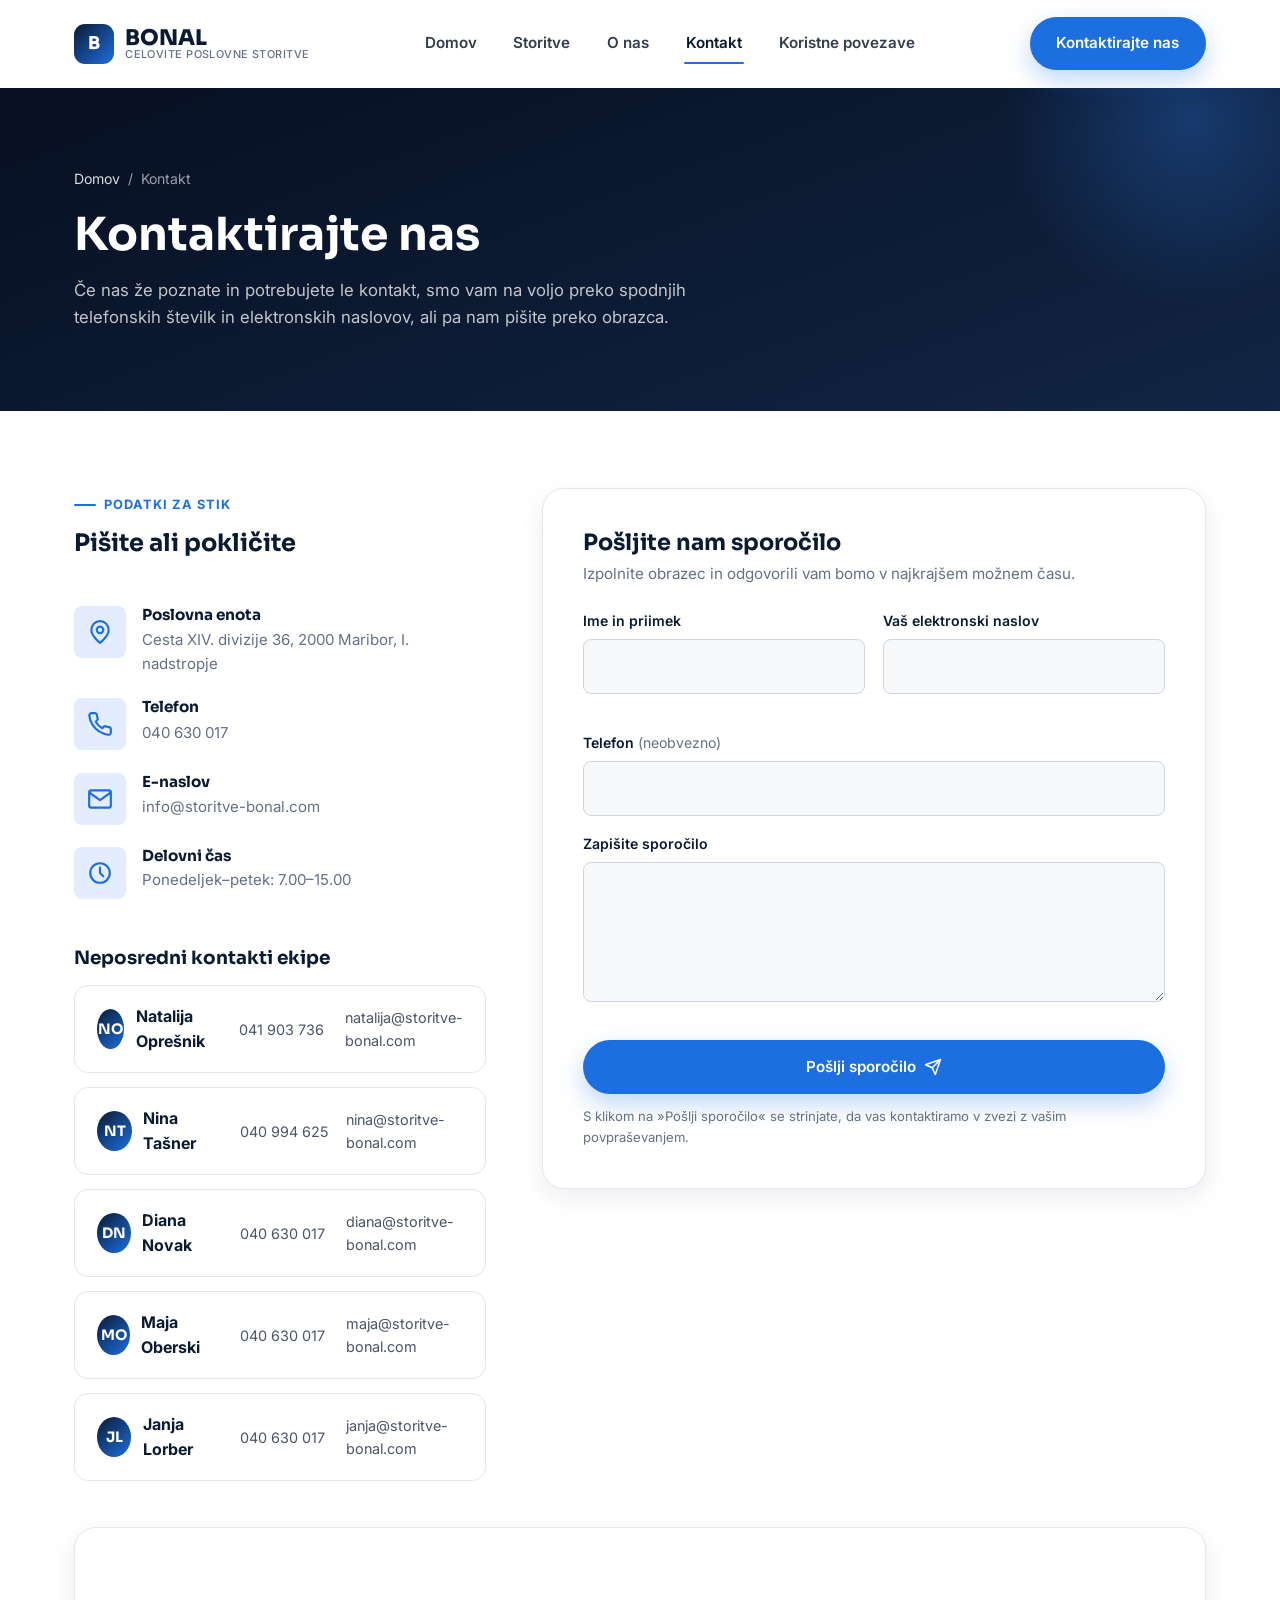
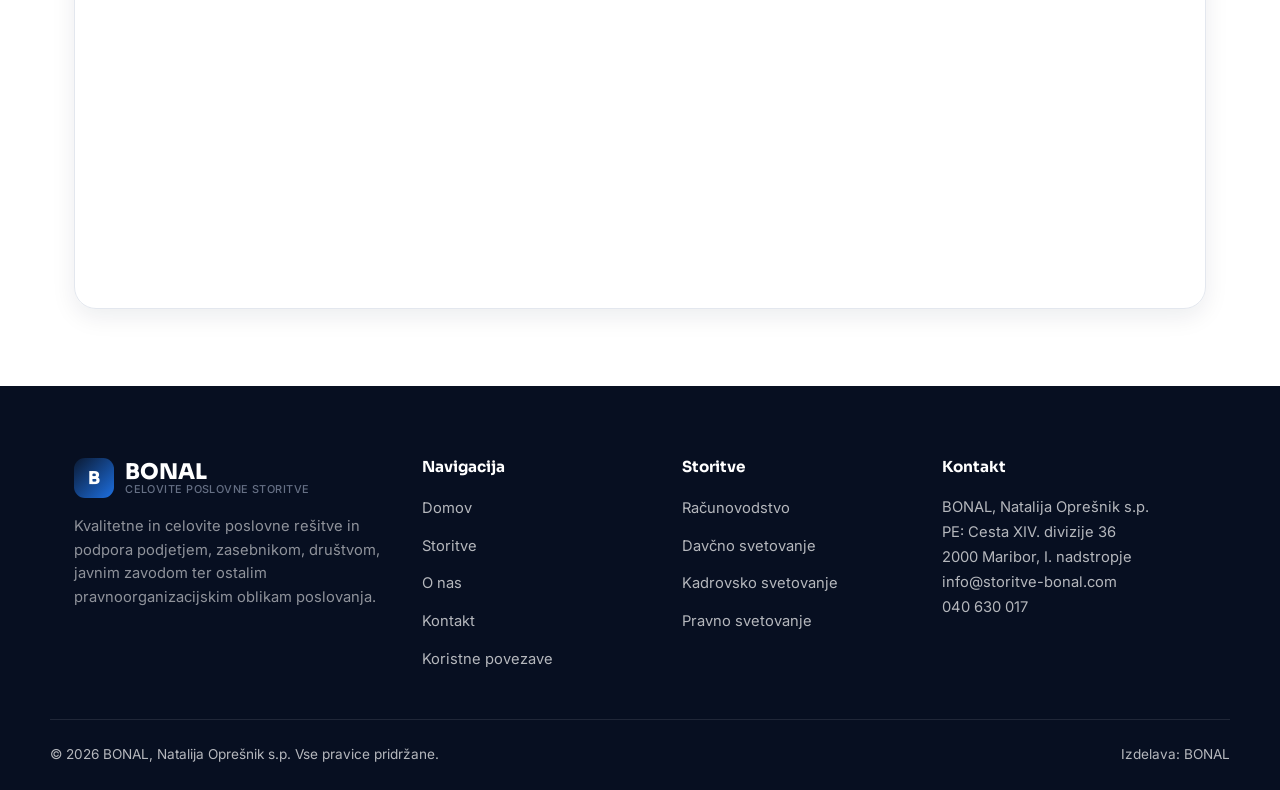
==== kontakt.html @ d46585c1 "Initial commit: BONAL business website Static site (HTML/CSS/vanilla JS) built from real content on " ====
<!DOCTYPE html>
<html lang="sl">
<head>
<meta charset="UTF-8">
<meta name="viewport" content="width=device-width, initial-scale=1.0">
<title>Kontakt | BONAL — Celovite poslovne storitve</title>
<meta name="description" content="Kontaktirajte BONAL, Natalija Oprešnik s.p. — Cesta XIV. divizije 36, 2000 Maribor. Telefon 040 630 017, info@storitve-bonal.com.">
<link rel="canonical" href="https://storitve-bonal.com/kontakt">

<link rel="preconnect" href="https://fonts.googleapis.com">
<link rel="preconnect" href="https://fonts.gstatic.com" crossorigin>
<link href="https://fonts.googleapis.com/css2?family=Sora:wght@600;700;800&family=Inter:wght@400;500;600;700&display=swap" rel="stylesheet">
<link rel="stylesheet" href="styles.css">
</head>
<body>
<a class="skip-link" href="#main">Skoči na vsebino</a>

<header class="site-header">
  <div class="container header-inner">
    <a href="index.html" class="brand">
      <span class="brand-mark" aria-hidden="true">B</span>
      <span class="brand-text">BONAL<small>Celovite poslovne storitve</small></span>
    </a>

    <nav class="main-nav" id="main-nav" aria-label="Glavna navigacija">
      <a href="index.html">Domov</a>
      <a href="storitve.html">Storitve</a>
      <a href="o-nas.html">O nas</a>
      <a href="kontakt.html" aria-current="page">Kontakt</a>
      <a href="koristne-povezave.html">Koristne povezave</a>
      <a href="kontakt.html" class="btn btn-primary">Kontaktirajte nas</a>
    </nav>

    <div class="header-actions">
      <a href="kontakt.html" class="btn btn-primary">Kontaktirajte nas</a>
      <button class="nav-toggle" aria-label="Odpri navigacijo" aria-expanded="false" aria-controls="main-nav">
        <span></span><span></span><span></span>
      </button>
    </div>
  </div>
</header>

<main id="main">

  <section class="page-header">
    <div class="container">
      <nav class="breadcrumbs" aria-label="Zaporedje strani">
        <a href="index.html">Domov</a> / <span>Kontakt</span>
      </nav>
      <h1>Kontaktirajte nas</h1>
      <p>Če nas že poznate in potrebujete le kontakt, smo vam na voljo preko spodnjih telefonskih številk in elektronskih naslovov, ali pa nam pišite preko obrazca.</p>
    </div>
  </section>

  <section class="section">
    <div class="container contact-layout">

      <div class="reveal">
        <p class="eyebrow">Podatki za stik</p>
        <h2>Pišite ali pokličite</h2>

        <div class="contact-info-list mt-lg">
          <div class="contact-info-item">
            <div class="card-icon">
              <svg viewBox="0 0 24 24" fill="none" stroke="currentColor" stroke-width="2" stroke-linecap="round" stroke-linejoin="round" aria-hidden="true"><path d="M20 10c0 6-8 12-8 12s-8-6-8-12a8 8 0 0 1 16 0z"/><circle cx="12" cy="10" r="3"/></svg>
            </div>
            <div>
              <h4>Poslovna enota</h4>
              <p>Cesta XIV. divizije 36, 2000 Maribor, I. nadstropje</p>
            </div>
          </div>
          <div class="contact-info-item">
            <div class="card-icon">
              <svg viewBox="0 0 24 24" fill="none" stroke="currentColor" stroke-width="2" stroke-linecap="round" stroke-linejoin="round" aria-hidden="true"><path d="M22 16.92v3a2 2 0 0 1-2.18 2 19.79 19.79 0 0 1-8.63-3.07 19.5 19.5 0 0 1-6-6 19.79 19.79 0 0 1-3.07-8.67A2 2 0 0 1 4.11 2h3a2 2 0 0 1 2 1.72c.127.96.361 1.903.7 2.81a2 2 0 0 1-.45 2.11L8.09 9.91a16 16 0 0 0 6 6l1.27-1.27a2 2 0 0 1 2.11-.45c.907.339 1.85.573 2.81.7A2 2 0 0 1 22 16.92z"/></svg>
            </div>
            <div>
              <h4>Telefon</h4>
              <a href="tel:+38640630017">040 630 017</a>
            </div>
          </div>
          <div class="contact-info-item">
            <div class="card-icon">
              <svg viewBox="0 0 24 24" fill="none" stroke="currentColor" stroke-width="2" stroke-linecap="round" stroke-linejoin="round" aria-hidden="true"><rect x="2" y="4" width="20" height="16" rx="2"/><path d="m22 6-10 7L2 6"/></svg>
            </div>
            <div>
              <h4>E-naslov</h4>
              <a href="mailto:info@storitve-bonal.com">info@storitve-bonal.com</a>
            </div>
          </div>
          <div class="contact-info-item">
            <div class="card-icon">
              <svg viewBox="0 0 24 24" fill="none" stroke="currentColor" stroke-width="2" stroke-linecap="round" stroke-linejoin="round" aria-hidden="true"><circle cx="12" cy="12" r="9"/><path d="M12 7v5l3 3"/></svg>
            </div>
            <div>
              <h4>Delovni čas</h4>
              <p>Ponedeljek–petek: 7.00–15.00</p>
            </div>
          </div>
        </div>

        <h3 class="mt-lg" style="font-size:1.15rem; margin-bottom:1rem;">Neposredni kontakti ekipe</h3>
        <div class="team-directory">
          <div class="team-row">
            <span class="name"><span class="avatar" aria-hidden="true">NO</span>Natalija Oprešnik</span>
            <a href="tel:+38641903736">041 903 736</a>
            <a href="mailto:natalija@storitve-bonal.com">natalija@storitve-bonal.com</a>
          </div>
          <div class="team-row">
            <span class="name"><span class="avatar" aria-hidden="true">NT</span>Nina Tašner</span>
            <a href="tel:+38640994625">040 994 625</a>
            <a href="mailto:nina@storitve-bonal.com">nina@storitve-bonal.com</a>
          </div>
          <div class="team-row">
            <span class="name"><span class="avatar" aria-hidden="true">DN</span>Diana Novak</span>
            <a href="tel:+38640630017">040 630 017</a>
            <a href="mailto:diana@storitve-bonal.com">diana@storitve-bonal.com</a>
          </div>
          <div class="team-row">
            <span class="name"><span class="avatar" aria-hidden="true">MO</span>Maja Oberski</span>
            <a href="tel:+38640630017">040 630 017</a>
            <a href="mailto:maja@storitve-bonal.com">maja@storitve-bonal.com</a>
          </div>
          <div class="team-row">
            <span class="name"><span class="avatar" aria-hidden="true">JL</span>Janja Lorber</span>
            <a href="tel:+38640630017">040 630 017</a>
            <a href="mailto:janja@storitve-bonal.com">janja@storitve-bonal.com</a>
          </div>
        </div>
      </div>

      <div class="reveal">
        <div class="contact-form">
          <h2 style="font-size:1.4rem; margin-bottom:0.4rem;">Pošljite nam sporočilo</h2>
          <p style="color:var(--muted); font-size:0.95rem; margin-bottom:1.5rem;">Izpolnite obrazec in odgovorili vam bomo v najkrajšem možnem času.</p>

          <div class="form-success" id="form-success" role="status">
            <svg viewBox="0 0 24 24" fill="none" stroke="currentColor" stroke-width="2" stroke-linecap="round" stroke-linejoin="round" aria-hidden="true"><path d="M20 6 9 17l-5-5"/></svg>
            Hvala za vaše sporočilo! Kmalu vas kontaktiramo.
          </div>

          <form id="contact-form" novalidate>
            <div class="form-row">
              <div class="form-field">
                <label for="name">Ime in priimek</label>
                <input type="text" id="name" name="name" autocomplete="name" required>
                <span class="error-msg" role="alert"></span>
              </div>
              <div class="form-field">
                <label for="email">Vaš elektronski naslov</label>
                <input type="email" id="email" name="email" autocomplete="email" required>
                <span class="error-msg" role="alert"></span>
              </div>
            </div>

            <div class="form-field">
              <label for="phone">Telefon <span style="font-weight:400; color:var(--muted);">(neobvezno)</span></label>
              <input type="tel" id="phone" name="phone" autocomplete="tel">
            </div>

            <div class="form-field">
              <label for="message">Zapišite sporočilo</label>
              <textarea id="message" name="message" required></textarea>
              <span class="error-msg" role="alert"></span>
            </div>

            <button type="submit" class="btn btn-primary btn-block">
              Pošlji sporočilo
              <svg viewBox="0 0 24 24" fill="none" stroke="currentColor" stroke-width="2" stroke-linecap="round" stroke-linejoin="round" aria-hidden="true"><path d="m22 2-7 20-4-9-9-4Z"/><path d="M22 2 11 13"/></svg>
            </button>

            <p class="form-note">S klikom na »Pošlji sporočilo« se strinjate, da vas kontaktiramo v zvezi z vašim povpraševanjem.</p>
          </form>
        </div>
      </div>
    </div>

    <div class="container">
      <div class="map-wrap reveal">
        <iframe
          src="https://maps.google.com/maps?q=Cesta%20XIV.%20divizije%2036%2C%202000%20Maribor&t=&z=15&ie=UTF8&output=embed"
          title="Lokacija BONAL na zemljevidu — Cesta XIV. divizije 36, Maribor"
          loading="lazy"
          referrerpolicy="no-referrer-when-downgrade">
        </iframe>
      </div>
    </div>
  </section>

</main>

<footer class="site-footer">
  <div class="container footer-grid">
    <div class="footer-brand">
      <a href="index.html" class="brand">
        <span class="brand-mark" aria-hidden="true">B</span>
        <span class="brand-text">BONAL<small>Celovite poslovne storitve</small></span>
      </a>
      <p>Kvalitetne in celovite poslovne rešitve in podpora podjetjem, zasebnikom, društvom, javnim zavodom ter ostalim pravnoorganizacijskim oblikam poslovanja.</p>
    </div>

    <div class="footer-col">
      <h4>Navigacija</h4>
      <ul>
        <li><a href="index.html">Domov</a></li>
        <li><a href="storitve.html">Storitve</a></li>
        <li><a href="o-nas.html">O nas</a></li>
        <li><a href="kontakt.html">Kontakt</a></li>
        <li><a href="koristne-povezave.html">Koristne povezave</a></li>
      </ul>
    </div>

    <div class="footer-col">
      <h4>Storitve</h4>
      <ul>
        <li><a href="storitve.html#racunovodstvo">Računovodstvo</a></li>
        <li><a href="storitve.html#davki">Davčno svetovanje</a></li>
        <li><a href="storitve.html#kadri">Kadrovsko svetovanje</a></li>
        <li><a href="storitve.html#pravno">Pravno svetovanje</a></li>
      </ul>
    </div>

    <div class="footer-col">
      <h4>Kontakt</h4>
      <address>
        BONAL, Natalija Oprešnik s.p.<br>
        PE: Cesta XIV. divizije 36<br>
        2000 Maribor, I. nadstropje<br>
        <a href="mailto:info@storitve-bonal.com">info@storitve-bonal.com</a><br>
        <a href="tel:+38640630017">040 630 017</a>
      </address>
    </div>
  </div>

  <div class="container footer-bottom">
    <span>© <span id="current-year">2026</span> BONAL, Natalija Oprešnik s.p. Vse pravice pridržane.</span>
    <span>Izdelava: BONAL</span>
  </div>
</footer>

<button class="back-to-top" aria-label="Nazaj na vrh">
  <svg viewBox="0 0 24 24" fill="none" stroke="currentColor" stroke-width="2" stroke-linecap="round" stroke-linejoin="round" aria-hidden="true"><path d="M12 19V5M5 12l7-7 7 7"/></svg>
</button>

<script src="script.js"></script>
</body>
</html>
---- styles.css ----
/* ==========================================================================
   BONAL — Celovite poslovne storitve
   Stylesheet: design tokens, layout, components
   ========================================================================== */

/* ---------- Design tokens ---------- */
:root {
  /* Colors */
  --navy-950: #070f21;
  --navy-900: #0b1a33;
  --navy-800: #112544;
  --navy-700: #17325c;
  --blue-600: #1d6fe0;
  --blue-500: #2f7fef;
  --blue-400: #5b9bf5;
  --blue-100: #e3edfd;
  --blue-50: #f2f7fe;
  --gray-50: #f7f8fa;
  --gray-100: #eef1f5;
  --gray-200: #e3e7ee;
  --gray-300: #cfd6e0;
  --gray-500: #667085;
  --gray-600: #4b5566;
  --gray-700: #333d4c;
  --white: #ffffff;

  --ink: var(--navy-900);
  --muted: var(--gray-500);
  --border: var(--gray-200);
  --surface: var(--white);
  --surface-alt: var(--gray-50);

  /* Typography */
  --font-heading: "Sora", "Segoe UI", Arial, sans-serif;
  --font-body: "Inter", "Segoe UI", Arial, sans-serif;

  /* Spacing / shape */
  --radius-sm: 8px;
  --radius-md: 14px;
  --radius-lg: 22px;
  --container: 1180px;
  --shadow-sm: 0 1px 2px rgba(11, 26, 51, 0.06), 0 1px 1px rgba(11, 26, 51, 0.04);
  --shadow-md: 0 8px 24px rgba(11, 26, 51, 0.08);
  --shadow-lg: 0 24px 60px rgba(11, 26, 51, 0.14);
  --transition: 220ms cubic-bezier(0.4, 0, 0.2, 1);
}

/* ---------- Reset ---------- */
*,
*::before,
*::after {
  box-sizing: border-box;
}

html {
  scroll-behavior: smooth;
}

@media (prefers-reduced-motion: reduce) {
  html {
    scroll-behavior: auto;
  }
  * {
    animation-duration: 0.01ms !important;
    animation-iteration-count: 1 !important;
    transition-duration: 0.01ms !important;
    scroll-behavior: auto !important;
  }
}

body {
  margin: 0;
  font-family: var(--font-body);
  color: var(--ink);
  background: var(--surface);
  line-height: 1.6;
  -webkit-font-smoothing: antialiased;
  text-rendering: optimizeLegibility;
}

img {
  max-width: 100%;
  display: block;
}

a {
  color: inherit;
  text-decoration: none;
}

ul,
ol {
  margin: 0;
  padding: 0;
  list-style: none;
}

h1,
h2,
h3,
h4,
p,
figure {
  margin: 0;
}

button {
  font: inherit;
  cursor: pointer;
}

input,
textarea,
select {
  font: inherit;
}

h1,
h2,
h3,
h4 {
  font-family: var(--font-heading);
  color: var(--navy-900);
  line-height: 1.2;
  font-weight: 700;
}

/* Visible focus states for accessibility */
a:focus-visible,
button:focus-visible,
input:focus-visible,
textarea:focus-visible {
  outline: 3px solid var(--blue-400);
  outline-offset: 2px;
  border-radius: 4px;
}

.skip-link {
  position: absolute;
  left: 1rem;
  top: -60px;
  background: var(--navy-900);
  color: var(--white);
  padding: 0.75rem 1.25rem;
  border-radius: var(--radius-sm);
  z-index: 1000;
  transition: top var(--transition);
}

.skip-link:focus {
  top: 1rem;
}

/* ---------- Layout helpers ---------- */
.container {
  width: 100%;
  max-width: var(--container);
  margin-inline: auto;
  padding-inline: 24px;
}

.section {
  padding: clamp(3.5rem, 6vw, 6.5rem) 0;
}

.section-alt {
  background: var(--surface-alt);
}

.section-head {
  max-width: 680px;
  margin-bottom: clamp(2rem, 4vw, 3.25rem);
}

.section-head.center {
  margin-inline: auto;
  text-align: center;
}

.eyebrow {
  display: inline-flex;
  align-items: center;
  gap: 8px;
  font-size: 0.8rem;
  font-weight: 700;
  letter-spacing: 0.08em;
  text-transform: uppercase;
  color: var(--blue-600);
  margin-bottom: 0.9rem;
}

.eyebrow::before {
  content: "";
  width: 22px;
  height: 2px;
  background: var(--blue-600);
  display: inline-block;
  border-radius: 2px;
}

.section-head h2 {
  font-size: clamp(1.7rem, 3vw, 2.4rem);
  margin-bottom: 0.85rem;
}

.section-head p {
  color: var(--muted);
  font-size: 1.05rem;
}

/* ---------- Reveal-on-scroll ---------- */
.reveal {
  opacity: 0;
  transform: translateY(24px);
  transition: opacity 700ms ease, transform 700ms ease;
}

.reveal.is-visible {
  opacity: 1;
  transform: translateY(0);
}

.reveal-stagger.is-visible > * {
  transition-delay: calc(var(--stagger-index, 0) * 90ms);
}

/* ---------- Buttons ---------- */
.btn {
  display: inline-flex;
  align-items: center;
  justify-content: center;
  gap: 0.5rem;
  padding: 0.85rem 1.6rem;
  border-radius: 999px;
  font-weight: 600;
  font-size: 0.95rem;
  border: 1px solid transparent;
  transition: transform var(--transition), box-shadow var(--transition), background var(--transition), color var(--transition), border-color var(--transition);
  white-space: nowrap;
}

.btn svg {
  width: 18px;
  height: 18px;
  flex-shrink: 0;
}

.btn-primary {
  background: var(--blue-600);
  color: var(--white);
  box-shadow: 0 10px 24px rgba(29, 111, 224, 0.28);
}

.btn-primary:hover {
  background: var(--blue-500);
  transform: translateY(-2px);
  box-shadow: 0 14px 30px rgba(29, 111, 224, 0.34);
}

.btn-ghost {
  background: transparent;
  color: var(--navy-900);
  border-color: var(--gray-300);
}

.btn-ghost:hover {
  border-color: var(--navy-900);
  transform: translateY(-2px);
}

.btn-on-dark {
  background: rgba(255, 255, 255, 0.08);
  color: var(--white);
  border-color: rgba(255, 255, 255, 0.35);
}

.btn-on-dark:hover {
  background: rgba(255, 255, 255, 0.16);
  border-color: rgba(255, 255, 255, 0.6);
  transform: translateY(-2px);
}

.btn-block {
  width: 100%;
}

/* ---------- Header ---------- */
.site-header {
  position: sticky;
  top: 0;
  z-index: 500;
  background: rgba(255, 255, 255, 0.97);
  border-bottom: 1px solid transparent;
  transition: box-shadow var(--transition), border-color var(--transition), background var(--transition);
}

.site-header.is-scrolled {
  box-shadow: var(--shadow-sm);
  border-color: var(--border);
}

.header-inner {
  display: flex;
  align-items: center;
  justify-content: space-between;
  gap: 1.5rem;
  padding-block: 1.05rem;
}

.brand {
  display: flex;
  align-items: center;
  gap: 0.7rem;
  font-family: var(--font-heading);
  font-weight: 800;
  font-size: 1.35rem;
  color: var(--navy-900);
  flex-shrink: 0;
}

.brand-mark {
  width: 40px;
  height: 40px;
  border-radius: 11px;
  background: linear-gradient(135deg, var(--navy-900), var(--blue-600));
  color: var(--white);
  display: flex;
  align-items: center;
  justify-content: center;
  font-size: 1.1rem;
  letter-spacing: -0.02em;
  flex-shrink: 0;
}

.brand-text {
  display: flex;
  flex-direction: column;
  line-height: 1.1;
}

.brand-text small {
  font-family: var(--font-body);
  font-weight: 500;
  font-size: 0.68rem;
  letter-spacing: 0.04em;
  color: var(--muted);
  text-transform: uppercase;
}

.main-nav {
  display: flex;
  align-items: center;
  gap: 2.1rem;
}

.main-nav a {
  position: relative;
  font-weight: 600;
  font-size: 0.95rem;
  color: var(--gray-700);
  padding: 0.4rem 0.1rem;
  transition: color var(--transition);
}

.main-nav a::after {
  content: "";
  position: absolute;
  left: 0;
  bottom: -2px;
  width: 0;
  height: 2px;
  background: var(--blue-600);
  transition: width var(--transition);
  border-radius: 2px;
}

.main-nav a:hover,
.main-nav a:focus-visible,
.main-nav a[aria-current="page"] {
  color: var(--navy-900);
}

.main-nav a:hover::after,
.main-nav a:focus-visible::after,
.main-nav a[aria-current="page"]::after {
  width: 100%;
}

.main-nav .btn-primary {
  display: none;
}

.header-actions {
  display: flex;
  align-items: center;
  gap: 1rem;
}

.nav-toggle {
  display: none;
  flex-direction: column;
  gap: 5px;
  width: 42px;
  height: 42px;
  align-items: center;
  justify-content: center;
  background: var(--surface-alt);
  border: 1px solid var(--border);
  border-radius: var(--radius-sm);
}

.nav-toggle span {
  display: block;
  width: 20px;
  height: 2px;
  background: var(--navy-900);
  border-radius: 2px;
  transition: transform var(--transition), opacity var(--transition);
}

.nav-toggle[aria-expanded="true"] span:nth-child(1) {
  transform: translateY(7px) rotate(45deg);
}

.nav-toggle[aria-expanded="true"] span:nth-child(2) {
  opacity: 0;
}

.nav-toggle[aria-expanded="true"] span:nth-child(3) {
  transform: translateY(-7px) rotate(-45deg);
}

@media (max-width: 900px) {
  .nav-toggle {
    display: flex;
  }

  .main-nav {
    position: fixed;
    inset: 76px 0 0 0;
    background: var(--white);
    flex-direction: column;
    align-items: flex-start;
    padding: 2rem 24px;
    gap: 0.5rem;
    transform: translateX(100%);
    transition: transform var(--transition);
    overflow-y: auto;
  }

  .main-nav.is-open {
    transform: translateX(0);
  }

  .main-nav a {
    width: 100%;
    padding: 0.9rem 0.2rem;
    border-bottom: 1px solid var(--border);
    font-size: 1.05rem;
  }

  .header-actions .btn-primary {
    display: none;
  }

  .main-nav .btn-primary {
    display: inline-flex;
    margin-top: 1rem;
  }
}

/* ---------- Hero ---------- */
.hero {
  position: relative;
  overflow: hidden;
  background: linear-gradient(180deg, var(--navy-950) 0%, var(--navy-900) 55%, var(--navy-800) 100%);
  color: var(--white);
  padding: clamp(4rem, 9vw, 7rem) 0 clamp(4.5rem, 10vw, 8rem);
}

.hero::before,
.hero::after {
  content: "";
  position: absolute;
  border-radius: 50%;
  filter: blur(10px);
  opacity: 0.5;
  pointer-events: none;
}

.hero::before {
  width: 520px;
  height: 520px;
  background: radial-gradient(circle, rgba(47, 127, 239, 0.35), transparent 70%);
  top: -180px;
  right: -160px;
}

.hero::after {
  width: 420px;
  height: 420px;
  background: radial-gradient(circle, rgba(91, 155, 245, 0.22), transparent 70%);
  bottom: -220px;
  left: -140px;
}

.hero-grid {
  position: relative;
  z-index: 1;
  display: grid;
  grid-template-columns: 1.1fr 0.9fr;
  gap: clamp(2rem, 5vw, 4rem);
  align-items: center;
}

.hero-copy .eyebrow {
  color: var(--blue-400);
}

.hero-copy .eyebrow::before {
  background: var(--blue-400);
}

.hero-copy h1 {
  color: var(--white);
  font-size: clamp(2.2rem, 4.6vw, 3.4rem);
  letter-spacing: -0.01em;
  margin-bottom: 1.25rem;
}

.hero-copy h1 span {
  color: var(--blue-400);
}

.hero-copy p {
  color: rgba(255, 255, 255, 0.78);
  font-size: 1.12rem;
  max-width: 560px;
  margin-bottom: 2.1rem;
}

.hero-actions {
  display: flex;
  flex-wrap: wrap;
  gap: 1rem;
  margin-bottom: 2.6rem;
}

.hero-stats {
  display: grid;
  grid-template-columns: repeat(3, auto);
  gap: clamp(1.5rem, 4vw, 2.75rem);
}

.hero-stats div strong {
  display: block;
  font-family: var(--font-heading);
  font-size: clamp(1.5rem, 2.6vw, 2rem);
  color: var(--white);
}

.hero-stats div span {
  color: rgba(255, 255, 255, 0.65);
  font-size: 0.88rem;
}

.hero-visual {
  position: relative;
}

.hero-card {
  background: rgba(255, 255, 255, 0.06);
  border: 1px solid rgba(255, 255, 255, 0.16);
  border-radius: var(--radius-lg);
  padding: 2rem;
  backdrop-filter: blur(6px);
  box-shadow: var(--shadow-lg);
}

.hero-card h3 {
  color: var(--white);
  font-size: 1.15rem;
  margin-bottom: 1.2rem;
}

.hero-card ul {
  display: flex;
  flex-direction: column;
  gap: 0.9rem;
}

.hero-card li {
  display: flex;
  align-items: center;
  gap: 0.7rem;
  color: rgba(255, 255, 255, 0.85);
  font-size: 0.95rem;
  padding-bottom: 0.9rem;
  border-bottom: 1px solid rgba(255, 255, 255, 0.1);
}

.hero-card li:last-child {
  border-bottom: none;
  padding-bottom: 0;
}

.hero-card li svg {
  width: 20px;
  height: 20px;
  color: var(--blue-400);
  flex-shrink: 0;
}

.hero-quote {
  margin-top: 1.5rem;
  padding-top: 1.4rem;
  border-top: 1px dashed rgba(255, 255, 255, 0.25);
  font-size: 0.92rem;
  font-style: italic;
  color: rgba(255, 255, 255, 0.65);
}

.hero-quote cite {
  display: block;
  margin-top: 0.4rem;
  font-style: normal;
  font-weight: 600;
  color: rgba(255, 255, 255, 0.85);
}

@media (max-width: 960px) {
  .hero-grid {
    grid-template-columns: 1fr;
  }

  .hero-stats {
    grid-template-columns: repeat(3, 1fr);
  }
}

/* ---------- Page header (inner pages) ---------- */
.page-header {
  background: linear-gradient(160deg, var(--navy-950), var(--navy-800));
  color: var(--white);
  padding: clamp(3.25rem, 7vw, 5rem) 0;
  position: relative;
  overflow: hidden;
}

.page-header::after {
  content: "";
  position: absolute;
  width: 380px;
  height: 380px;
  border-radius: 50%;
  background: radial-gradient(circle, rgba(47, 127, 239, 0.3), transparent 70%);
  top: -160px;
  right: -100px;
}

.page-header .container {
  position: relative;
  z-index: 1;
}

.breadcrumbs {
  display: flex;
  gap: 0.5rem;
  font-size: 0.88rem;
  color: rgba(255, 255, 255, 0.6);
  margin-bottom: 1.1rem;
}

.breadcrumbs a {
  color: rgba(255, 255, 255, 0.85);
}

.breadcrumbs a:hover {
  color: var(--white);
  text-decoration: underline;
}

.page-header h1 {
  color: var(--white);
  font-size: clamp(2rem, 4vw, 2.85rem);
  margin-bottom: 0.9rem;
}

.page-header p {
  color: rgba(255, 255, 255, 0.75);
  max-width: 620px;
  font-size: 1.05rem;
}

/* ---------- Cards / grids ---------- */
.grid {
  display: grid;
  gap: 1.75rem;
}

.grid-3 {
  grid-template-columns: repeat(3, 1fr);
}

.grid-2 {
  grid-template-columns: repeat(2, 1fr);
}

.grid-4 {
  grid-template-columns: repeat(4, 1fr);
}

@media (max-width: 980px) {
  .grid-3,
  .grid-4 {
    grid-template-columns: repeat(2, 1fr);
  }
}

@media (max-width: 640px) {
  .grid-2,
  .grid-3,
  .grid-4 {
    grid-template-columns: 1fr;
  }
}

.card {
  background: var(--surface);
  border: 1px solid var(--border);
  border-radius: var(--radius-md);
  padding: 2rem;
  transition: transform var(--transition), box-shadow var(--transition), border-color var(--transition);
}

.card:hover {
  transform: translateY(-6px);
  box-shadow: var(--shadow-md);
  border-color: var(--blue-100);
}

.card-icon {
  width: 52px;
  height: 52px;
  border-radius: var(--radius-sm);
  background: var(--blue-100);
  color: var(--blue-600);
  display: flex;
  align-items: center;
  justify-content: center;
  margin-bottom: 1.4rem;
  transition: background var(--transition), color var(--transition);
}

.card-icon svg {
  width: 26px;
  height: 26px;
}

.card:hover .card-icon {
  background: var(--blue-600);
  color: var(--white);
}

.card h3 {
  font-size: 1.15rem;
  margin-bottom: 0.7rem;
}

.card p {
  color: var(--muted);
  font-size: 0.96rem;
}

.card a.card-link {
  display: inline-flex;
  align-items: center;
  gap: 0.4rem;
  margin-top: 1.1rem;
  font-weight: 600;
  font-size: 0.9rem;
  color: var(--blue-600);
}

.card a.card-link svg {
  width: 16px;
  height: 16px;
  transition: transform var(--transition);
}

.card a.card-link:hover svg {
  transform: translateX(4px);
}

/* Service detail sections (storitve.html) */
.service-detail {
  display: grid;
  grid-template-columns: 88px 1fr;
  gap: 1.6rem;
  padding: 2.25rem 0;
  border-bottom: 1px solid var(--border);
}

.service-detail:last-child {
  border-bottom: none;
}

.service-detail .card-icon {
  margin-bottom: 0;
  width: 64px;
  height: 64px;
}

.service-detail .card-icon svg {
  width: 30px;
  height: 30px;
}

.service-detail h3 {
  font-size: 1.3rem;
  margin-bottom: 0.65rem;
}

.service-detail p {
  color: var(--muted);
}

.service-detail .tools {
  margin-top: 1rem;
  display: flex;
  flex-wrap: wrap;
  gap: 0.5rem;
}

.tag {
  background: var(--blue-50);
  color: var(--navy-800);
  border: 1px solid var(--blue-100);
  font-size: 0.82rem;
  font-weight: 600;
  padding: 0.35rem 0.75rem;
  border-radius: 999px;
}

@media (max-width: 620px) {
  .service-detail {
    grid-template-columns: 1fr;
  }
}

/* ---------- Process steps ---------- */
.steps {
  display: grid;
  grid-template-columns: repeat(4, 1fr);
  gap: 1.5rem;
  counter-reset: step;
}

.step {
  position: relative;
  padding: 1.75rem 1.5rem 1.5rem;
  background: var(--surface);
  border: 1px solid var(--border);
  border-radius: var(--radius-md);
}

.step::before {
  counter-increment: step;
  content: counter(step, decimal-leading-zero);
  font-family: var(--font-heading);
  font-size: 1.6rem;
  color: var(--blue-100);
  font-weight: 800;
  display: block;
  margin-bottom: 0.6rem;
}

.step h4 {
  font-size: 1.02rem;
  margin-bottom: 0.5rem;
}

.step p {
  font-size: 0.9rem;
  color: var(--muted);
}

@media (max-width: 900px) {
  .steps {
    grid-template-columns: repeat(2, 1fr);
  }
}

@media (max-width: 560px) {
  .steps {
    grid-template-columns: 1fr;
  }
}

/* ---------- About page ---------- */
.about-lead {
  display: grid;
  grid-template-columns: 1.1fr 0.9fr;
  gap: clamp(2rem, 5vw, 3.5rem);
  align-items: start;
}

@media (max-width: 860px) {
  .about-lead {
    grid-template-columns: 1fr;
  }
}

.about-lead p + p {
  margin-top: 1rem;
}

.about-lead .lead-text {
  font-size: 1.1rem;
  color: var(--gray-700);
}

.quote-block {
  background: var(--navy-900);
  color: var(--white);
  border-radius: var(--radius-lg);
  padding: 2.25rem;
  position: relative;
}

.quote-block svg {
  width: 34px;
  height: 34px;
  color: var(--blue-400);
  margin-bottom: 1rem;
}

.quote-block p {
  font-size: 1.15rem;
  font-style: italic;
  line-height: 1.55;
}

.quote-block cite {
  display: block;
  margin-top: 1.1rem;
  font-style: normal;
  font-weight: 700;
  color: var(--blue-400);
  font-size: 0.95rem;
}

.info-table {
  width: 100%;
  border-collapse: collapse;
  background: var(--surface);
  border: 1px solid var(--border);
  border-radius: var(--radius-md);
  overflow: hidden;
}

.info-table tr:not(:last-child) th,
.info-table tr:not(:last-child) td {
  border-bottom: 1px solid var(--border);
}

.info-table th,
.info-table td {
  text-align: left;
  padding: 1rem 1.3rem;
  font-size: 0.95rem;
}

.info-table th {
  width: 42%;
  color: var(--muted);
  font-weight: 600;
}

.info-table td {
  font-weight: 600;
  color: var(--navy-900);
}

.team-member {
  text-align: center;
  padding: 2rem 1.4rem;
}

.avatar {
  width: 78px;
  height: 78px;
  border-radius: 50%;
  background: linear-gradient(135deg, var(--navy-900), var(--blue-600));
  color: var(--white);
  display: flex;
  align-items: center;
  justify-content: center;
  font-family: var(--font-heading);
  font-weight: 700;
  font-size: 1.3rem;
  margin: 0 auto 1.1rem;
}

.team-member h3 {
  font-size: 1.05rem;
  margin-bottom: 0.3rem;
}

.team-member span {
  color: var(--blue-600);
  font-size: 0.85rem;
  font-weight: 600;
}

.values-list li {
  display: flex;
  gap: 0.9rem;
  padding: 1.1rem 0;
  border-bottom: 1px solid var(--border);
}

.values-list li:last-child {
  border-bottom: none;
}

.values-list svg {
  width: 22px;
  height: 22px;
  color: var(--blue-600);
  flex-shrink: 0;
  margin-top: 2px;
}

.values-list h4 {
  font-size: 1rem;
  margin-bottom: 0.25rem;
}

.values-list p {
  color: var(--muted);
  font-size: 0.92rem;
}

/* ---------- CTA banner ---------- */
.cta-banner {
  background: linear-gradient(135deg, var(--navy-900), var(--blue-700, var(--navy-700)));
  color: var(--white);
  border-radius: var(--radius-lg);
  padding: clamp(2.25rem, 5vw, 3.5rem);
  display: flex;
  align-items: center;
  justify-content: space-between;
  gap: 2rem;
  flex-wrap: wrap;
}

.cta-banner h2 {
  color: var(--white);
  font-size: clamp(1.5rem, 3vw, 2rem);
  margin-bottom: 0.5rem;
}

.cta-banner p {
  color: rgba(255, 255, 255, 0.75);
  max-width: 480px;
}

.cta-actions {
  display: flex;
  gap: 1rem;
  flex-wrap: wrap;
}

/* ---------- Contact page ---------- */
.contact-layout {
  display: grid;
  grid-template-columns: 1fr 1.05fr;
  gap: clamp(2rem, 5vw, 3.5rem);
  align-items: start;
}

@media (max-width: 960px) {
  .contact-layout {
    grid-template-columns: 1fr;
  }
}

.contact-info-list {
  display: flex;
  flex-direction: column;
  gap: 1.4rem;
  margin-bottom: 2rem;
}

.contact-info-item {
  display: flex;
  gap: 1rem;
  align-items: flex-start;
}

.contact-info-item .card-icon {
  margin-bottom: 0;
  flex-shrink: 0;
}

.contact-info-item h4 {
  font-size: 0.95rem;
  margin-bottom: 0.2rem;
}

.contact-info-item p,
.contact-info-item a {
  color: var(--muted);
  font-size: 0.94rem;
}

.contact-info-item a:hover {
  color: var(--blue-600);
  text-decoration: underline;
}

.contact-form {
  background: var(--surface);
  border: 1px solid var(--border);
  border-radius: var(--radius-lg);
  padding: clamp(1.75rem, 4vw, 2.5rem);
  box-shadow: var(--shadow-md);
}

.form-row {
  display: grid;
  grid-template-columns: 1fr 1fr;
  gap: 1.1rem;
}

@media (max-width: 560px) {
  .form-row {
    grid-template-columns: 1fr;
  }
}

.form-field {
  margin-bottom: 1.1rem;
  display: flex;
  flex-direction: column;
  gap: 0.4rem;
}

.form-field label {
  font-size: 0.88rem;
  font-weight: 600;
  color: var(--navy-900);
}

.form-field input,
.form-field textarea {
  padding: 0.85rem 1rem;
  border: 1px solid var(--gray-300);
  border-radius: var(--radius-sm);
  background: var(--surface-alt);
  color: var(--ink);
  transition: border-color var(--transition), background var(--transition);
}

.form-field input:focus,
.form-field textarea:focus {
  border-color: var(--blue-500);
  background: var(--white);
  outline: none;
}

.form-field textarea {
  resize: vertical;
  min-height: 140px;
}

.form-field .error-msg {
  font-size: 0.8rem;
  color: #c0392b;
  min-height: 1.1em;
}

.form-field.has-error input,
.form-field.has-error textarea {
  border-color: #c0392b;
}

.form-note {
  font-size: 0.82rem;
  color: var(--muted);
  margin-top: 0.75rem;
}

.form-success {
  display: none;
  align-items: center;
  gap: 0.7rem;
  background: #e8f6ee;
  border: 1px solid #b9e6c9;
  color: #1e7e42;
  padding: 1rem 1.2rem;
  border-radius: var(--radius-sm);
  margin-bottom: 1.2rem;
  font-weight: 600;
  font-size: 0.92rem;
}

.form-success.is-visible {
  display: flex;
}

.form-success svg {
  width: 22px;
  height: 22px;
  flex-shrink: 0;
}

.map-wrap {
  border-radius: var(--radius-lg);
  overflow: hidden;
  border: 1px solid var(--border);
  box-shadow: var(--shadow-md);
  margin-top: 2rem;
}

.map-wrap iframe {
  width: 100%;
  height: 380px;
  border: 0;
  display: block;
}

.team-directory {
  margin-top: 1rem;
}

.team-row {
  display: grid;
  grid-template-columns: 1.4fr 1fr 1.3fr;
  gap: 1rem;
  align-items: center;
  padding: 1.1rem 1.4rem;
  border: 1px solid var(--border);
  border-radius: var(--radius-md);
  margin-bottom: 0.85rem;
  background: var(--surface);
  transition: box-shadow var(--transition), transform var(--transition);
}

.team-row:hover {
  box-shadow: var(--shadow-sm);
  transform: translateY(-2px);
}

.team-row .name {
  font-weight: 700;
  color: var(--navy-900);
  display: flex;
  align-items: center;
  gap: 0.7rem;
}

.team-row .name .avatar {
  width: 40px;
  height: 40px;
  font-size: 0.9rem;
  margin: 0;
}

.team-row a {
  font-size: 0.9rem;
  color: var(--gray-600);
}

.team-row a:hover {
  color: var(--blue-600);
  text-decoration: underline;
}

@media (max-width: 700px) {
  .team-row {
    grid-template-columns: 1fr;
    gap: 0.4rem;
  }
}

/* ---------- Links page ---------- */
.link-card {
  display: flex;
  flex-direction: column;
  height: 100%;
}

.link-card .card-icon {
  background: var(--navy-900);
  color: var(--blue-400);
}

.link-card:hover .card-icon {
  background: var(--blue-600);
  color: var(--white);
}

.link-card .url-pill {
  margin-top: auto;
  padding-top: 1.2rem;
  font-size: 0.85rem;
  color: var(--blue-600);
  font-weight: 600;
  display: inline-flex;
  align-items: center;
  gap: 0.4rem;
}

.link-card .url-pill svg {
  width: 15px;
  height: 15px;
}

.notice-box {
  display: flex;
  gap: 1rem;
  background: var(--blue-50);
  border: 1px solid var(--blue-100);
  border-radius: var(--radius-md);
  padding: 1.5rem;
  margin-top: 2.5rem;
}

.notice-box svg {
  width: 24px;
  height: 24px;
  color: var(--blue-600);
  flex-shrink: 0;
}

.notice-box p {
  color: var(--gray-700);
  font-size: 0.94rem;
}

/* ---------- Footer ---------- */
.site-footer {
  background: var(--navy-950);
  color: rgba(255, 255, 255, 0.7);
  padding: clamp(3rem, 6vw, 4.5rem) 0 0;
}

.footer-grid {
  display: grid;
  grid-template-columns: 1.4fr 1fr 1fr 1.2fr;
  gap: 2.5rem;
  padding-bottom: 3rem;
  border-bottom: 1px solid rgba(255, 255, 255, 0.1);
}

@media (max-width: 900px) {
  .footer-grid {
    grid-template-columns: 1fr 1fr;
  }
}

@media (max-width: 560px) {
  .footer-grid {
    grid-template-columns: 1fr;
  }
}

.footer-brand .brand {
  color: var(--white);
}

.footer-brand p {
  margin-top: 1.1rem;
  font-size: 0.92rem;
  max-width: 320px;
  color: rgba(255, 255, 255, 0.55);
}

.footer-col h4 {
  color: var(--white);
  font-size: 0.95rem;
  margin-bottom: 1.2rem;
}

.footer-col ul {
  display: flex;
  flex-direction: column;
  gap: 0.75rem;
}

.footer-col a {
  font-size: 0.92rem;
  transition: color var(--transition);
}

.footer-col a:hover {
  color: var(--white);
  text-decoration: underline;
}

.footer-col address {
  font-style: normal;
  font-size: 0.92rem;
  line-height: 1.7;
}

.footer-bottom {
  display: flex;
  align-items: center;
  justify-content: space-between;
  gap: 1rem;
  padding: 1.5rem 0;
  font-size: 0.85rem;
  flex-wrap: wrap;
}

.footer-bottom a:hover {
  color: var(--white);
  text-decoration: underline;
}

.back-to-top {
  position: fixed;
  right: 1.5rem;
  bottom: 1.5rem;
  width: 46px;
  height: 46px;
  border-radius: 50%;
  background: var(--navy-900);
  color: var(--white);
  display: flex;
  align-items: center;
  justify-content: center;
  box-shadow: var(--shadow-md);
  opacity: 0;
  pointer-events: none;
  transform: translateY(10px);
  transition: opacity var(--transition), transform var(--transition), background var(--transition);
  z-index: 400;
  border: none;
}

.back-to-top.is-visible {
  opacity: 1;
  pointer-events: auto;
  transform: translateY(0);
}

.back-to-top:hover {
  background: var(--blue-600);
}

.back-to-top svg {
  width: 20px;
  height: 20px;
}

/* ---------- Utilities ---------- */
.text-center {
  text-align: center;
}

.mt-lg {
  margin-top: clamp(2rem, 4vw, 3rem);
}

.visually-hidden {
  position: absolute;
  width: 1px;
  height: 1px;
  padding: 0;
  margin: -1px;
  overflow: hidden;
  clip: rect(0, 0, 0, 0);
  white-space: nowrap;
  border: 0;
}
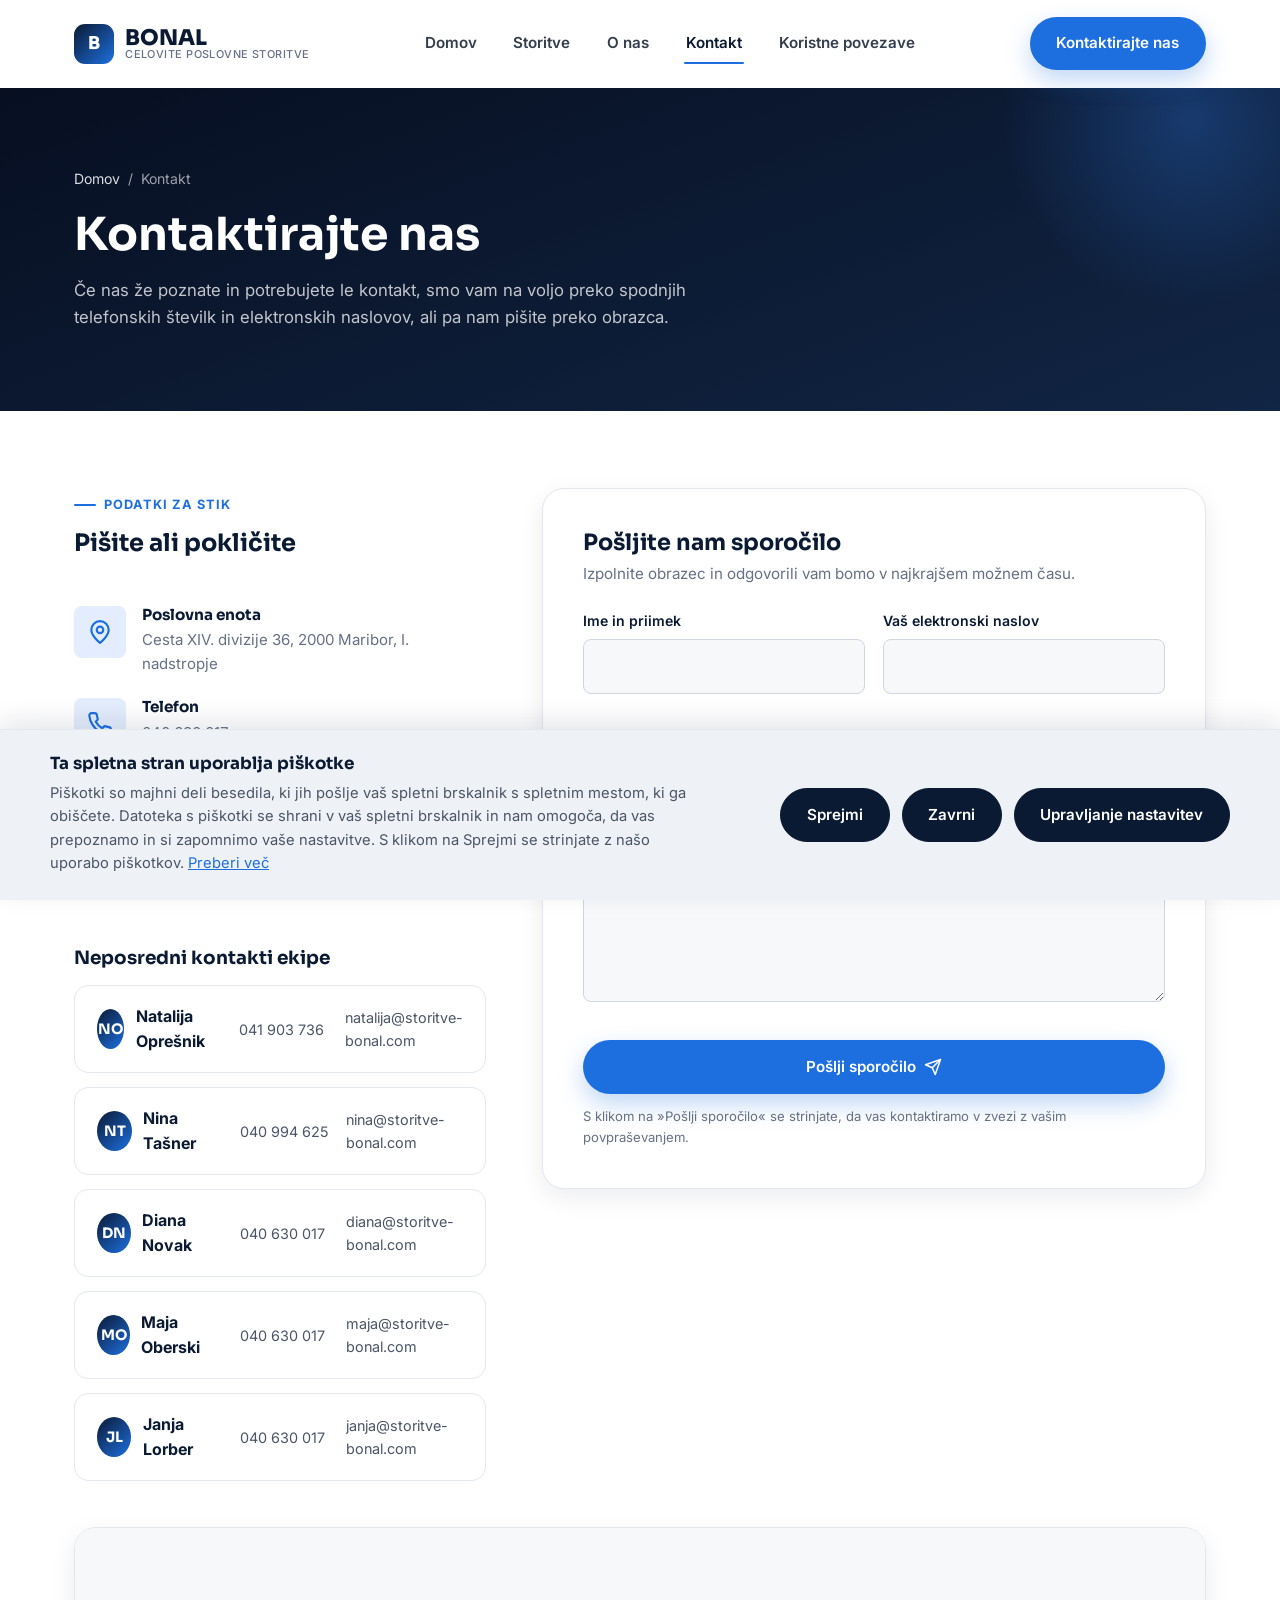
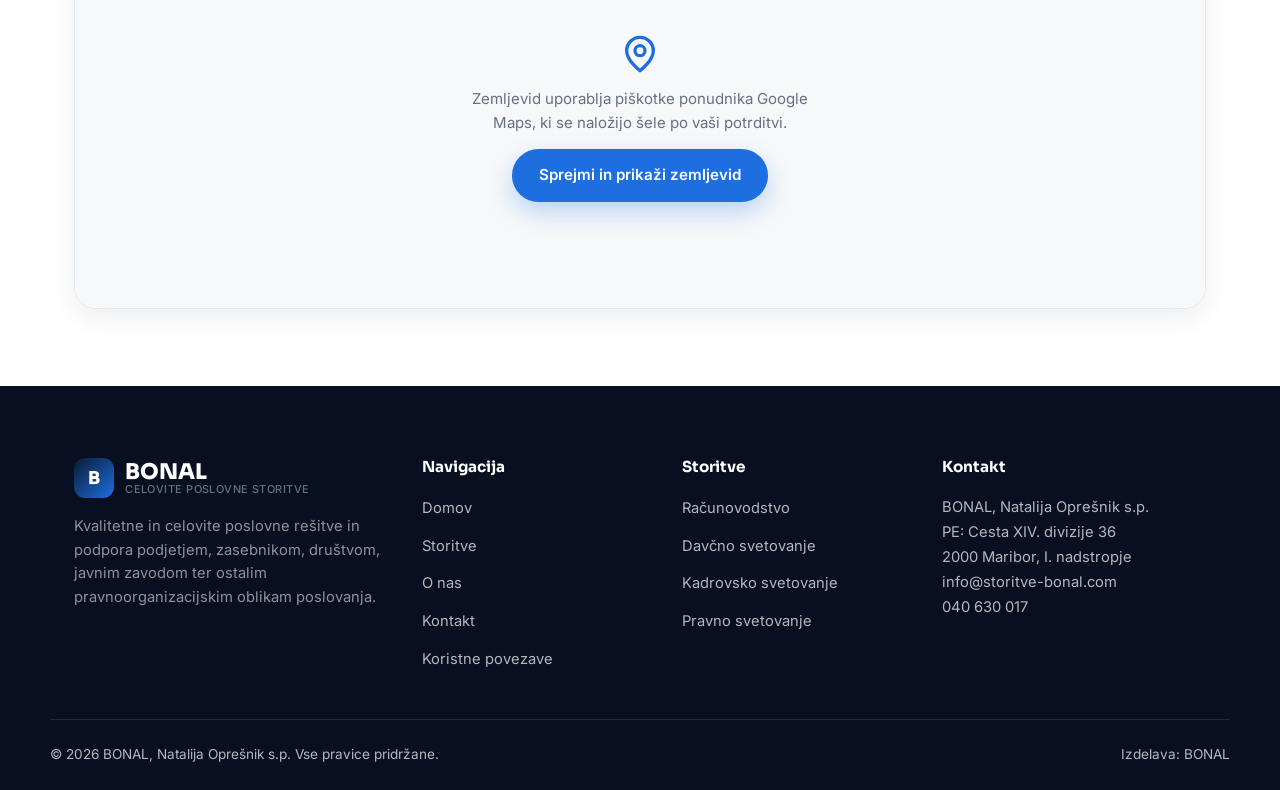
==== commit f43efd1a: "Add functional cookie consent banner and settings modal Replicates the original site's cookie notice" ====
--- a/kontakt.html
+++ b/kontakt.html
@@ -175,12 +175,19 @@
     </div>
 
     <div class="container">
-      <div class="map-wrap reveal">
+      <div class="map-wrap reveal" id="map-wrap">
+        <div class="map-placeholder" id="map-placeholder">
+          <svg viewBox="0 0 24 24" fill="none" stroke="currentColor" stroke-width="2" stroke-linecap="round" stroke-linejoin="round" aria-hidden="true"><path d="M20 10c0 6-8 12-8 12s-8-6-8-12a8 8 0 0 1 16 0z"/><circle cx="12" cy="10" r="3"/></svg>
+          <p>Zemljevid uporablja piškotke ponudnika Google Maps, ki se naložijo šele po vaši potrditvi.</p>
+          <button type="button" class="btn btn-primary" id="map-consent-btn">Sprejmi in prikaži zemljevid</button>
+        </div>
         <iframe
-          src="https://maps.google.com/maps?q=Cesta%20XIV.%20divizije%2036%2C%202000%20Maribor&t=&z=15&ie=UTF8&output=embed"
+          id="map-iframe"
+          data-src="https://maps.google.com/maps?q=Cesta%20XIV.%20divizije%2036%2C%202000%20Maribor&t=&z=15&ie=UTF8&output=embed"
           title="Lokacija BONAL na zemljevidu — Cesta XIV. divizije 36, Maribor"
           loading="lazy"
-          referrerpolicy="no-referrer-when-downgrade">
+          referrerpolicy="no-referrer-when-downgrade"
+          hidden>
         </iframe>
       </div>
     </div>
@@ -241,6 +248,92 @@
   <svg viewBox="0 0 24 24" fill="none" stroke="currentColor" stroke-width="2" stroke-linecap="round" stroke-linejoin="round" aria-hidden="true"><path d="M12 19V5M5 12l7-7 7 7"/></svg>
 </button>
 
+<div class="cookie-banner" id="cookie-banner" role="region" aria-label="Obvestilo o piškotkih" hidden>
+  <div class="cookie-banner-inner">
+    <div class="cookie-banner-text">
+      <h2>Ta spletna stran uporablja piškotke</h2>
+      <p>Piškotki so majhni deli besedila, ki jih pošlje vaš spletni brskalnik s spletnim mestom, ki ga obiščete. Datoteka s piškotki se shrani v vaš spletni brskalnik in nam omogoča, da vas prepoznamo in si zapomnimo vaše nastavitve. S klikom na Sprejmi se strinjate z našo uporabo piškotkov. <button type="button" class="cookie-link" id="cookie-more">Preberi več</button></p>
+    </div>
+    <div class="cookie-banner-actions">
+      <button type="button" class="btn cookie-btn" id="cookie-accept">Sprejmi</button>
+      <button type="button" class="btn cookie-btn" id="cookie-reject">Zavrni</button>
+      <button type="button" class="btn cookie-btn" id="cookie-manage">Upravljanje nastavitev</button>
+    </div>
+  </div>
+</div>
+
+<div class="cookie-modal-overlay" id="cookie-modal-overlay" hidden>
+  <div class="cookie-modal" role="dialog" aria-modal="true" aria-labelledby="cookie-modal-title">
+    <button type="button" class="cookie-modal-close" id="cookie-modal-close" aria-label="Zapri">
+      <svg viewBox="0 0 24 24" fill="none" stroke="currentColor" stroke-width="2" stroke-linecap="round" stroke-linejoin="round" aria-hidden="true"><path d="M18 6 6 18M6 6l12 12"/></svg>
+    </button>
+    <h2 id="cookie-modal-title">Vaše možnosti zasebnosti</h2>
+    <p class="cookie-modal-subtitle">Ta spletna stran uporablja piškotke</p>
+    <p>S temi krmilniki lahko sprejmete ali zavrnete različne kategorije piškotkov.</p>
+
+    <h3>Kategorije</h3>
+
+    <div class="cookie-category">
+      <div class="cookie-category-text">
+        <h4>Oglaševanje</h4>
+        <p>Oglaševalski piškotki so posebej zasnovani za zbiranje informacij o vas v vaši napravi za prikazovanje oglasov, na podlagi ustreznih tem, ki vas zanimajo.</p>
+      </div>
+      <div class="cookie-toggle-wrap">
+        <label class="toggle-switch">
+          <input type="checkbox" id="cookie-cat-advertising" data-category="advertising">
+          <span class="toggle-track" aria-hidden="true"></span>
+        </label>
+        <span class="toggle-state" data-state-for="cookie-cat-advertising">Izključen</span>
+      </div>
+    </div>
+
+    <div class="cookie-category">
+      <div class="cookie-category-text">
+        <h4>Analitika</h4>
+        <p>Shranjuje vir prometa, ki pojasnjuje, kako je uporabnik dosegel spletno mesto za kasnejše poročanje.</p>
+      </div>
+      <div class="cookie-toggle-wrap">
+        <label class="toggle-switch">
+          <input type="checkbox" id="cookie-cat-analytics" data-category="analytics">
+          <span class="toggle-track" aria-hidden="true"></span>
+        </label>
+        <span class="toggle-state" data-state-for="cookie-cat-analytics">Izključen</span>
+      </div>
+    </div>
+
+    <div class="cookie-category">
+      <div class="cookie-category-text">
+        <h4>Nastavitve</h4>
+        <p>Uporablja se za spremljanje svojih izbir med uporabo spletnega mesta.</p>
+      </div>
+      <div class="cookie-toggle-wrap">
+        <label class="toggle-switch">
+          <input type="checkbox" id="cookie-cat-preferences" data-category="preferences">
+          <span class="toggle-track" aria-hidden="true"></span>
+        </label>
+        <span class="toggle-state" data-state-for="cookie-cat-preferences">Izključen</span>
+      </div>
+    </div>
+
+    <div class="cookie-category">
+      <div class="cookie-category-text">
+        <h4>Bistveno</h4>
+        <p>Ti piškotki omogočajo bistveno funkcionalnost spletnega mesta. Odjava ni na voljo.</p>
+      </div>
+      <div class="cookie-toggle-wrap">
+        <label class="toggle-switch">
+          <input type="checkbox" id="cookie-cat-essential" data-category="essential" checked disabled>
+          <span class="toggle-track" aria-hidden="true"></span>
+        </label>
+      </div>
+    </div>
+
+    <button type="button" class="btn btn-primary btn-block cookie-save" id="cookie-save">Shrani</button>
+
+    <p class="cookie-privacy-contact">Vprašanja o zasebnosti in piškotkih nam lahko pošljete na <a href="mailto:info@storitve-bonal.com">info@storitve-bonal.com</a>.</p>
+  </div>
+</div>
+
 <script src="script.js"></script>
 </body>
 </html>
--- a/styles.css
+++ b/styles.css
@@ -1477,3 +1477,318 @@
   white-space: nowrap;
   border: 0;
 }
+
+/* ---------- Cookie consent banner ---------- */
+.cookie-banner {
+  position: fixed;
+  left: 0;
+  right: 0;
+  bottom: 0;
+  z-index: 900;
+  background: var(--gray-100);
+  border-top: 1px solid var(--border);
+  box-shadow: 0 -8px 24px rgba(11, 26, 51, 0.1);
+  padding: 1.5rem 24px;
+}
+
+.cookie-banner[hidden] {
+  display: none;
+}
+
+.cookie-banner-inner {
+  max-width: var(--container);
+  margin-inline: auto;
+  display: flex;
+  align-items: center;
+  justify-content: space-between;
+  gap: 2rem;
+  flex-wrap: wrap;
+}
+
+.cookie-banner-text h2 {
+  font-size: 1.05rem;
+  margin-bottom: 0.5rem;
+}
+
+.cookie-banner-text p {
+  color: var(--gray-600);
+  font-size: 0.92rem;
+  max-width: 640px;
+}
+
+.cookie-link {
+  background: none;
+  border: none;
+  padding: 0;
+  color: var(--blue-600);
+  font-weight: 700;
+  text-decoration: underline;
+  cursor: pointer;
+  font: inherit;
+}
+
+.cookie-banner-actions {
+  display: flex;
+  gap: 0.75rem;
+  flex-wrap: wrap;
+  flex-shrink: 0;
+}
+
+.cookie-btn {
+  white-space: nowrap;
+  background: var(--navy-900);
+  color: var(--white);
+  border-color: var(--navy-900);
+}
+
+.cookie-btn:hover {
+  background: var(--navy-700);
+  border-color: var(--navy-700);
+  transform: translateY(-2px);
+}
+
+@media (max-width: 560px) {
+  .cookie-banner-actions {
+    width: 100%;
+  }
+
+  .cookie-banner-actions .btn {
+    flex: 1;
+  }
+}
+
+/* ---------- Cookie settings modal ---------- */
+.cookie-modal-overlay {
+  position: fixed;
+  inset: 0;
+  background: rgba(7, 15, 33, 0.55);
+  z-index: 1000;
+  display: flex;
+  align-items: center;
+  justify-content: center;
+  padding: 24px;
+}
+
+.cookie-modal-overlay[hidden] {
+  display: none;
+}
+
+.cookie-modal {
+  position: relative;
+  background: var(--white);
+  border-radius: var(--radius-lg);
+  max-width: 640px;
+  width: 100%;
+  max-height: 88vh;
+  overflow-y: auto;
+  padding: clamp(1.75rem, 4vw, 2.75rem);
+  box-shadow: var(--shadow-lg);
+}
+
+.cookie-modal-close {
+  position: absolute;
+  top: 1.25rem;
+  right: 1.25rem;
+  width: 36px;
+  height: 36px;
+  border-radius: 50%;
+  border: 1px solid var(--border);
+  background: var(--surface-alt);
+  display: flex;
+  align-items: center;
+  justify-content: center;
+  color: var(--navy-900);
+  flex-shrink: 0;
+}
+
+.cookie-modal-close:hover {
+  background: var(--gray-200);
+}
+
+.cookie-modal-close svg {
+  width: 18px;
+  height: 18px;
+}
+
+.cookie-modal h2 {
+  font-size: 1.35rem;
+  margin-bottom: 1rem;
+  padding-right: 2.5rem;
+}
+
+.cookie-modal-subtitle {
+  font-weight: 700;
+  font-size: 0.98rem;
+  margin-bottom: 0.4rem;
+}
+
+.cookie-modal > p {
+  color: var(--muted);
+  font-size: 0.95rem;
+}
+
+.cookie-modal h3 {
+  font-size: 1.05rem;
+  margin-top: 1.75rem;
+  margin-bottom: 0.25rem;
+}
+
+.cookie-category {
+  display: flex;
+  justify-content: space-between;
+  align-items: flex-start;
+  gap: 1.5rem;
+  padding: 1.1rem 0;
+  border-bottom: 1px solid var(--border);
+}
+
+.cookie-category:last-of-type {
+  border-bottom: none;
+}
+
+.cookie-category-text h4 {
+  font-size: 0.95rem;
+  margin-bottom: 0.3rem;
+}
+
+.cookie-category-text p {
+  font-size: 0.86rem;
+  color: var(--muted);
+}
+
+.cookie-toggle-wrap {
+  display: flex;
+  align-items: center;
+  gap: 0.6rem;
+  flex-shrink: 0;
+  padding-top: 0.15rem;
+}
+
+.toggle-state {
+  font-size: 0.85rem;
+  color: var(--gray-600);
+  font-weight: 600;
+  white-space: nowrap;
+  min-width: 62px;
+}
+
+.cookie-save {
+  margin-top: 1.75rem;
+}
+
+.cookie-privacy-contact {
+  margin-top: 1.25rem;
+  font-size: 0.85rem;
+  color: var(--muted);
+}
+
+.cookie-privacy-contact a {
+  color: var(--blue-600);
+  font-weight: 600;
+  text-decoration: underline;
+}
+
+@media (max-width: 560px) {
+  .cookie-category {
+    flex-direction: column;
+  }
+
+  .cookie-toggle-wrap {
+    padding-top: 0;
+  }
+}
+
+/* ---------- Toggle switch ---------- */
+.toggle-switch {
+  position: relative;
+  display: inline-block;
+  width: 44px;
+  height: 24px;
+  flex-shrink: 0;
+}
+
+.toggle-switch input {
+  position: absolute;
+  opacity: 0;
+  width: 100%;
+  height: 100%;
+  margin: 0;
+  inset: 0;
+  cursor: pointer;
+  z-index: 1;
+}
+
+.toggle-track {
+  position: absolute;
+  inset: 0;
+  background: var(--gray-300);
+  border-radius: 999px;
+  transition: background var(--transition);
+}
+
+.toggle-track::before {
+  content: "";
+  position: absolute;
+  top: 3px;
+  left: 3px;
+  width: 18px;
+  height: 18px;
+  background: var(--white);
+  border-radius: 50%;
+  transition: transform var(--transition);
+  box-shadow: var(--shadow-sm);
+}
+
+.toggle-switch input:checked + .toggle-track {
+  background: #1e9e6f;
+}
+
+.toggle-switch input:checked + .toggle-track::before {
+  transform: translateX(20px);
+}
+
+.toggle-switch input:disabled {
+  cursor: not-allowed;
+}
+
+.toggle-switch input:focus-visible + .toggle-track {
+  outline: 3px solid var(--blue-400);
+  outline-offset: 2px;
+}
+
+/* ---------- Map consent placeholder ---------- */
+.map-wrap {
+  position: relative;
+}
+
+.map-placeholder {
+  display: flex;
+  flex-direction: column;
+  align-items: center;
+  justify-content: center;
+  gap: 0.85rem;
+  text-align: center;
+  min-height: 380px;
+  padding: 2rem;
+  background: var(--surface-alt);
+}
+
+.map-placeholder[hidden] {
+  display: none;
+}
+
+.map-placeholder svg {
+  width: 40px;
+  height: 40px;
+  color: var(--blue-600);
+}
+
+.map-placeholder p {
+  color: var(--muted);
+  max-width: 380px;
+  font-size: 0.94rem;
+}
+
+#map-iframe[hidden] {
+  display: none;
+}
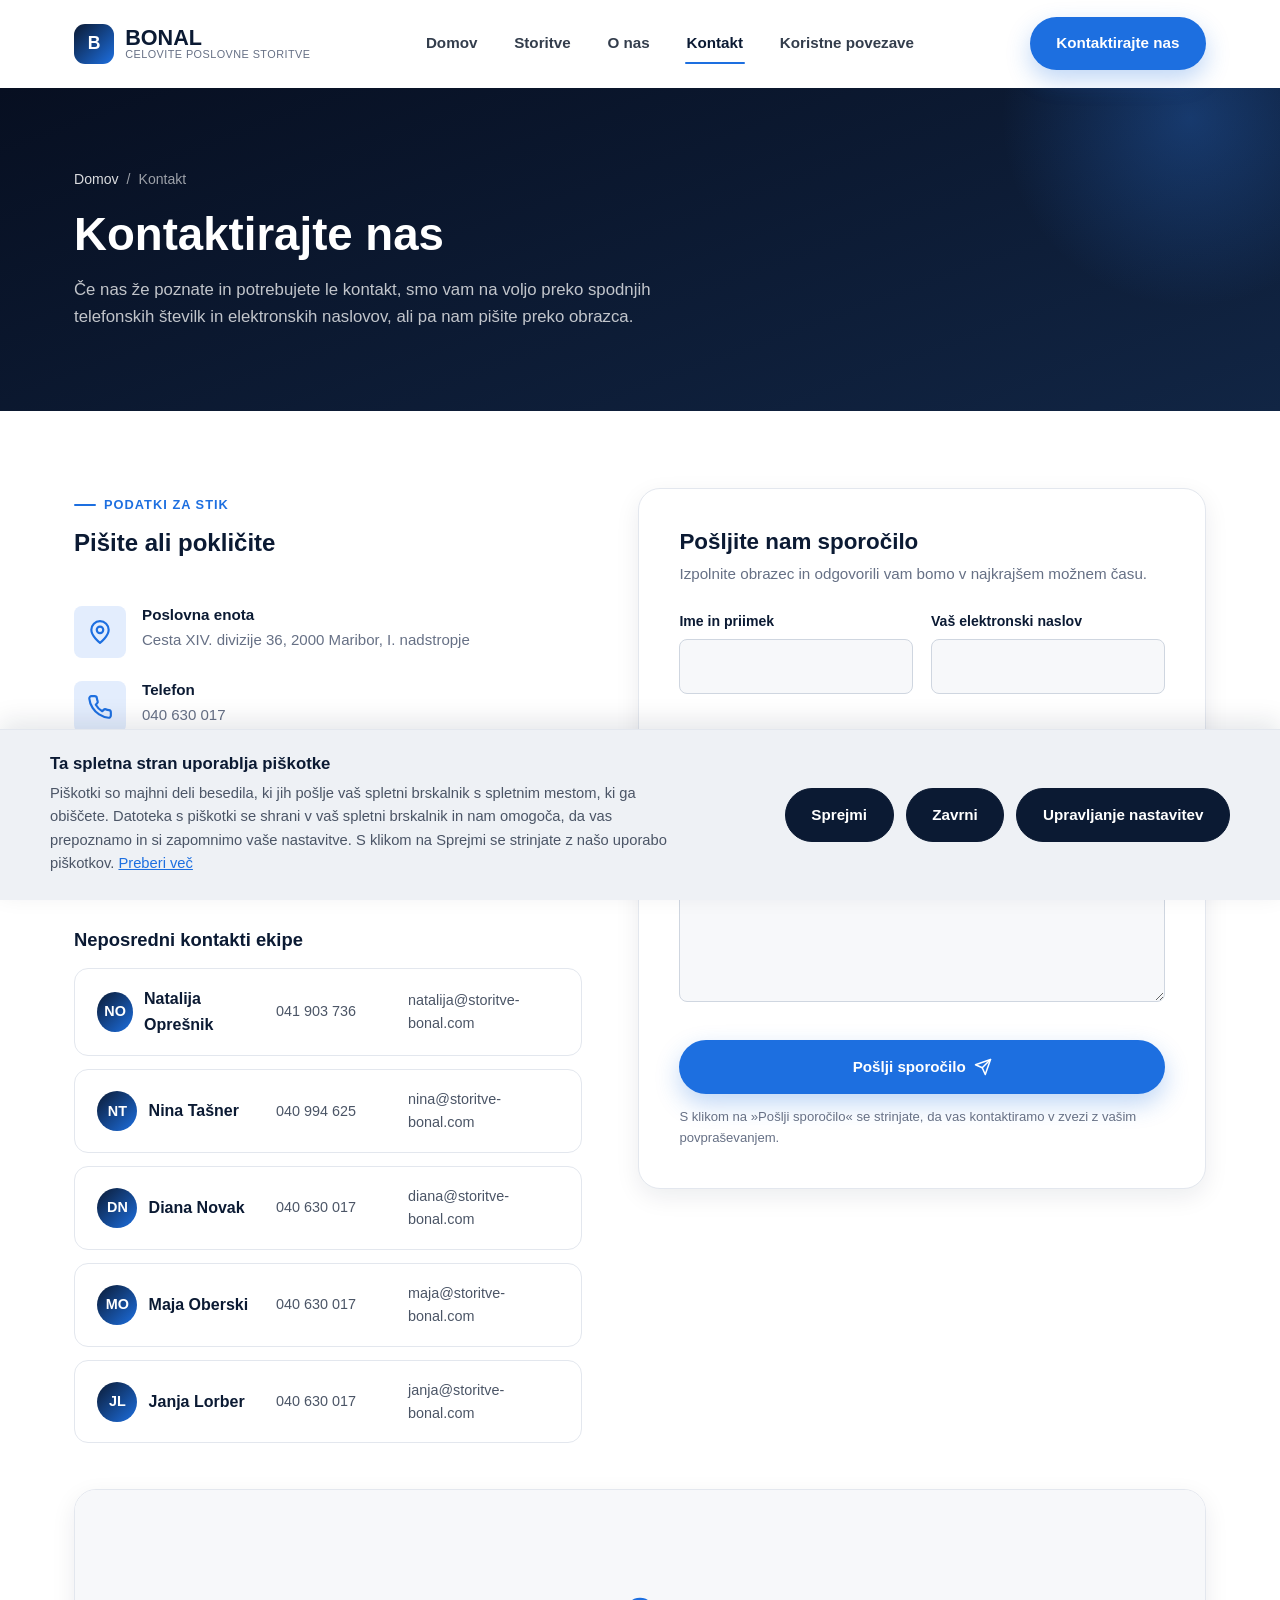
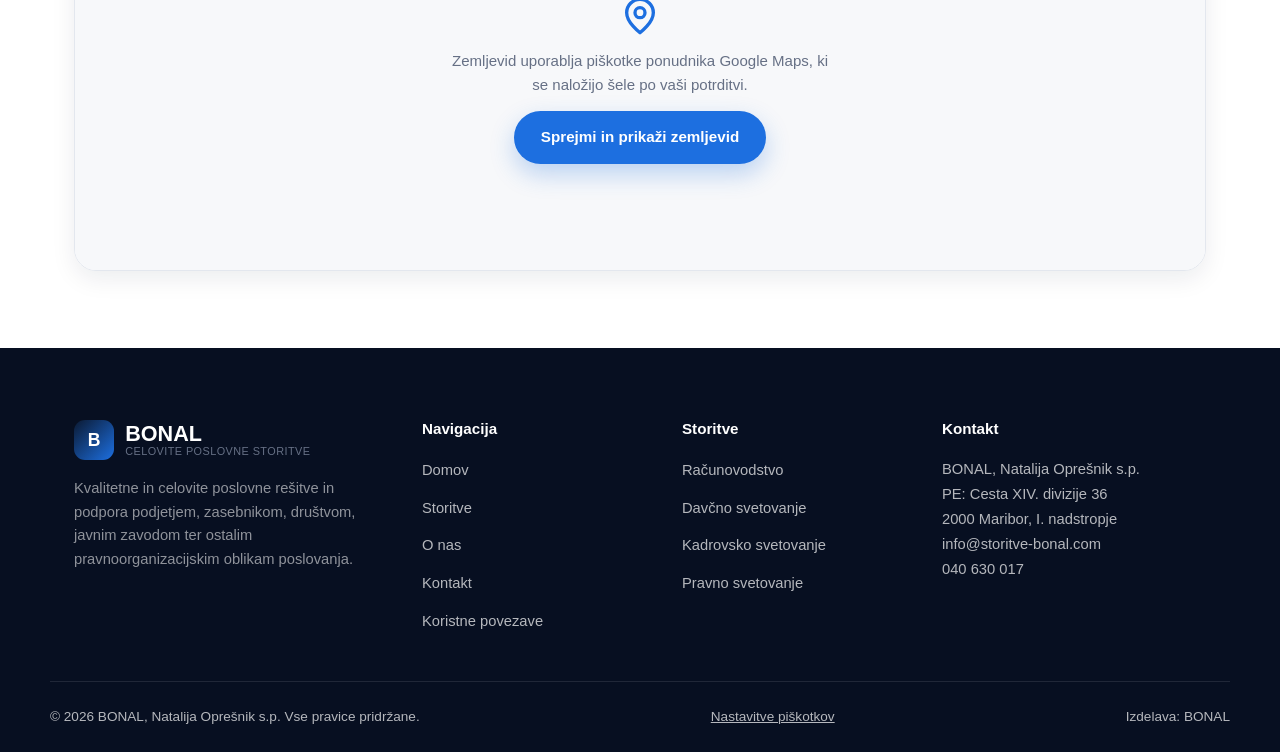
==== commit 3f61941f: "Harden cookie consent for GDPR / ePrivacy / IP RS compliance Audited against Slovenian Informacijski" ====
--- a/kontakt.html
+++ b/kontakt.html
@@ -7,9 +7,6 @@
 <meta name="description" content="Kontaktirajte BONAL, Natalija Oprešnik s.p. — Cesta XIV. divizije 36, 2000 Maribor. Telefon 040 630 017, info@storitve-bonal.com.">
 <link rel="canonical" href="https://storitve-bonal.com/kontakt">
 
-<link rel="preconnect" href="https://fonts.googleapis.com">
-<link rel="preconnect" href="https://fonts.gstatic.com" crossorigin>
-<link href="https://fonts.googleapis.com/css2?family=Sora:wght@600;700;800&family=Inter:wght@400;500;600;700&display=swap" rel="stylesheet">
 <link rel="stylesheet" href="styles.css">
 </head>
 <body>
@@ -240,6 +237,7 @@
 
   <div class="container footer-bottom">
     <span>© <span id="current-year">2026</span> BONAL, Natalija Oprešnik s.p. Vse pravice pridržane.</span>
+    <button type="button" class="footer-cookie-link" id="footer-cookie-settings">Nastavitve piškotkov</button>
     <span>Izdelava: BONAL</span>
   </div>
 </footer>
@@ -269,56 +267,28 @@
     </button>
     <h2 id="cookie-modal-title">Vaše možnosti zasebnosti</h2>
     <p class="cookie-modal-subtitle">Ta spletna stran uporablja piškotke</p>
-    <p>S temi krmilniki lahko sprejmete ali zavrnete različne kategorije piškotkov.</p>
+    <p>Spodaj so navedene vse kategorije, ki dejansko obstajajo na tem spletnem mestu — brez navideznih možnosti. Neobvezno kategorijo lahko kadarkoli sprejmete ali zavrnete; vaša izbira velja na vseh straneh, dokler je ne spremenite.</p>
 
     <h3>Kategorije</h3>
 
     <div class="cookie-category">
       <div class="cookie-category-text">
-        <h4>Oglaševanje</h4>
-        <p>Oglaševalski piškotki so posebej zasnovani za zbiranje informacij o vas v vaši napravi za prikazovanje oglasov, na podlagi ustreznih tem, ki vas zanimajo.</p>
+        <h4>Google Maps (vdelana vsebina)</h4>
+        <p>Na strani Kontakt je na voljo zemljevid Google Maps. Ob prikazu zemljevida se vzpostavi povezava s strežniki Google, ki lahko obdelajo vaš IP naslov skladno s pravili zasebnosti Google. Zemljevid se naloži šele, ko to kategorijo potrdite — do takrat se noben podatek ne pošlje Googlu.</p>
       </div>
       <div class="cookie-toggle-wrap">
         <label class="toggle-switch">
-          <input type="checkbox" id="cookie-cat-advertising" data-category="advertising">
+          <input type="checkbox" id="cookie-cat-maps" data-category="maps">
           <span class="toggle-track" aria-hidden="true"></span>
         </label>
-        <span class="toggle-state" data-state-for="cookie-cat-advertising">Izključen</span>
-      </div>
-    </div>
-
-    <div class="cookie-category">
-      <div class="cookie-category-text">
-        <h4>Analitika</h4>
-        <p>Shranjuje vir prometa, ki pojasnjuje, kako je uporabnik dosegel spletno mesto za kasnejše poročanje.</p>
-      </div>
-      <div class="cookie-toggle-wrap">
-        <label class="toggle-switch">
-          <input type="checkbox" id="cookie-cat-analytics" data-category="analytics">
-          <span class="toggle-track" aria-hidden="true"></span>
-        </label>
-        <span class="toggle-state" data-state-for="cookie-cat-analytics">Izključen</span>
-      </div>
-    </div>
-
-    <div class="cookie-category">
-      <div class="cookie-category-text">
-        <h4>Nastavitve</h4>
-        <p>Uporablja se za spremljanje svojih izbir med uporabo spletnega mesta.</p>
-      </div>
-      <div class="cookie-toggle-wrap">
-        <label class="toggle-switch">
-          <input type="checkbox" id="cookie-cat-preferences" data-category="preferences">
-          <span class="toggle-track" aria-hidden="true"></span>
-        </label>
-        <span class="toggle-state" data-state-for="cookie-cat-preferences">Izključen</span>
+        <span class="toggle-state" data-state-for="cookie-cat-maps">Izključen</span>
       </div>
     </div>
 
     <div class="cookie-category">
       <div class="cookie-category-text">
         <h4>Bistveno</h4>
-        <p>Ti piškotki omogočajo bistveno funkcionalnost spletnega mesta. Odjava ni na voljo.</p>
+        <p>Nujno potrebno za shranjevanje vaše izbire o piškotkih (lokalno v vašem brskalniku) in za osnovno delovanje strani. Ti podatki se ne pošiljajo nikamor. Odjava ni na voljo, ker je ta shramba izvzeta iz zahteve po soglasju (3. odst. 5. člena Direktive 2002/58/ES o zasebnosti in elektronskih komunikacijah).</p>
       </div>
       <div class="cookie-toggle-wrap">
         <label class="toggle-switch">
@@ -330,7 +300,7 @@
 
     <button type="button" class="btn btn-primary btn-block cookie-save" id="cookie-save">Shrani</button>
 
-    <p class="cookie-privacy-contact">Vprašanja o zasebnosti in piškotkih nam lahko pošljete na <a href="mailto:info@storitve-bonal.com">info@storitve-bonal.com</a>.</p>
+    <p class="cookie-privacy-contact">Vprašanja o zasebnosti in piškotkih nam lahko pošljete na <a href="mailto:info@storitve-bonal.com">info@storitve-bonal.com</a>. Pritožbo glede obdelave osebnih podatkov lahko vložite tudi pri <a href="https://www.ip-rs.si" target="_blank" rel="noopener noreferrer">Informacijskem pooblaščencu RS</a>.</p>
   </div>
 </div>
 
--- a/styles.css
+++ b/styles.css
@@ -30,9 +30,9 @@
   --surface: var(--white);
   --surface-alt: var(--gray-50);
 
-  /* Typography */
-  --font-heading: "Sora", "Segoe UI", Arial, sans-serif;
-  --font-body: "Inter", "Segoe UI", Arial, sans-serif;
+  /* Typography — system font stack only (no third-party font requests before consent) */
+  --font-heading: -apple-system, BlinkMacSystemFont, "Segoe UI", Roboto, "Helvetica Neue", Arial, sans-serif;
+  --font-body: -apple-system, BlinkMacSystemFont, "Segoe UI", Roboto, "Helvetica Neue", Arial, sans-serif;
 
   /* Spacing / shape */
   --radius-sm: 8px;
@@ -1421,6 +1421,21 @@
   text-decoration: underline;
 }
 
+.footer-cookie-link {
+  background: none;
+  border: none;
+  padding: 0;
+  color: inherit;
+  font: inherit;
+  font-size: 0.85rem;
+  cursor: pointer;
+  text-decoration: underline;
+}
+
+.footer-cookie-link:hover {
+  color: var(--white);
+}
+
 .back-to-top {
   position: fixed;
   right: 1.5rem;
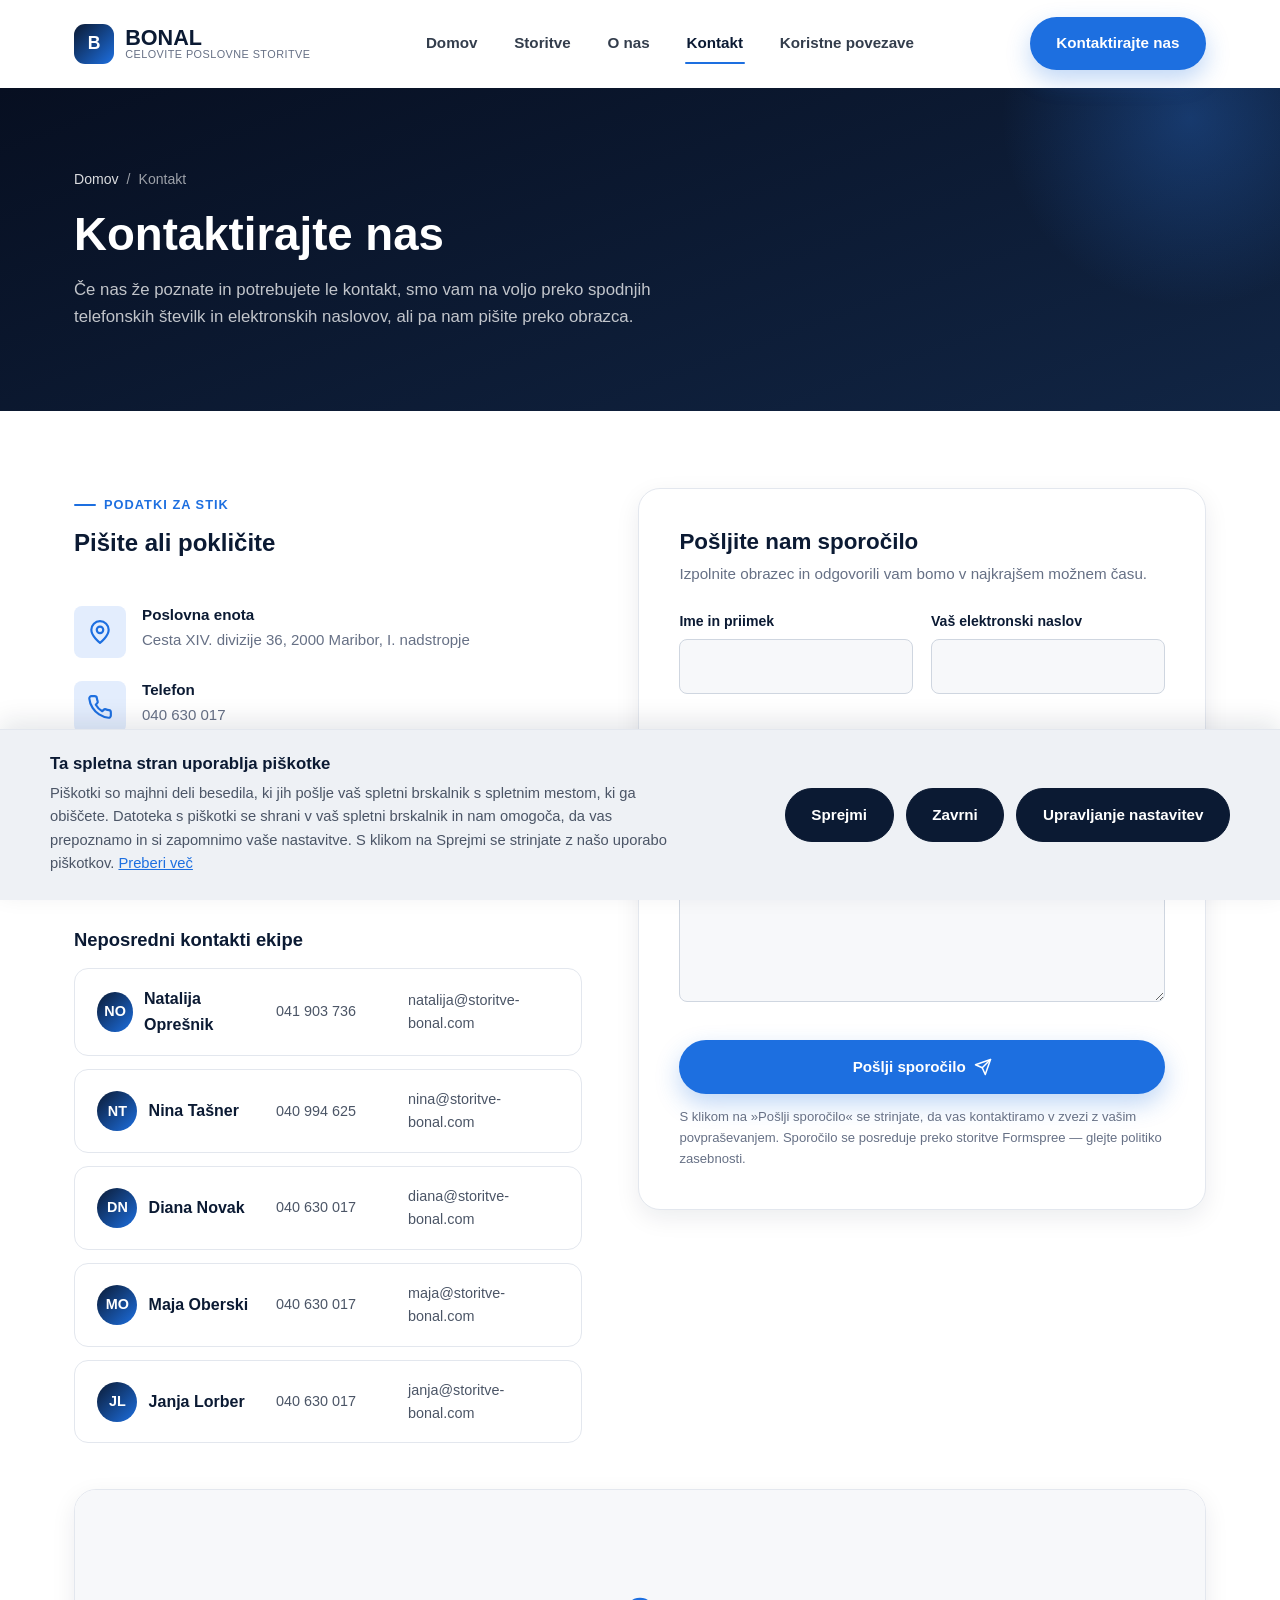
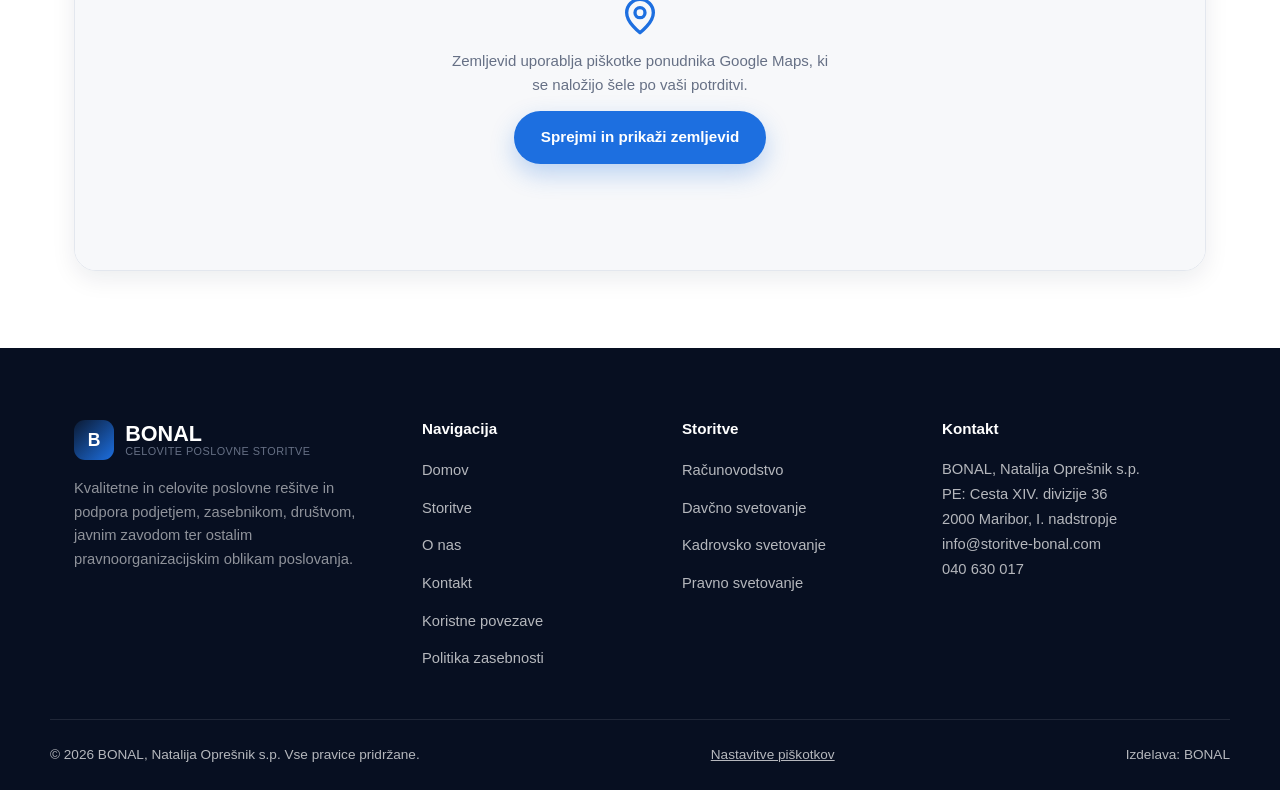
==== commit 13f4e76b: "Add privacy policy page and wire the contact form to Formspree Privacy policy (politika-zasebnosti.h" ====
--- a/kontakt.html
+++ b/kontakt.html
@@ -135,7 +135,16 @@
             Hvala za vaše sporočilo! Kmalu vas kontaktiramo.
           </div>
 
-          <form id="contact-form" novalidate>
+          <div class="form-error" id="form-error" role="alert">
+            <svg viewBox="0 0 24 24" fill="none" stroke="currentColor" stroke-width="2" stroke-linecap="round" stroke-linejoin="round" aria-hidden="true"><circle cx="12" cy="12" r="9"/><path d="M12 8v4M12 16h.01"/></svg>
+            <span>Sporočila trenutno ni bilo mogoče poslati. Poskusite znova ali nam pišite neposredno na <a href="mailto:info@storitve-bonal.com">info@storitve-bonal.com</a>.</span>
+          </div>
+
+          <!-- TODO: replace YOUR_FORM_ID below with the real Formspree form ID before publishing (formspree.io) -->
+          <form id="contact-form" action="https://formspree.io/f/YOUR_FORM_ID" method="POST" novalidate>
+            <input type="text" name="_gotcha" tabindex="-1" autocomplete="off" class="visually-hidden" aria-hidden="true">
+            <input type="hidden" name="_subject" value="Novo povpraševanje s spletne strani BONAL">
+
             <div class="form-row">
               <div class="form-field">
                 <label for="name">Ime in priimek</label>
@@ -161,11 +170,11 @@
             </div>
 
             <button type="submit" class="btn btn-primary btn-block">
-              Pošlji sporočilo
+              <span class="btn-label">Pošlji sporočilo</span>
               <svg viewBox="0 0 24 24" fill="none" stroke="currentColor" stroke-width="2" stroke-linecap="round" stroke-linejoin="round" aria-hidden="true"><path d="m22 2-7 20-4-9-9-4Z"/><path d="M22 2 11 13"/></svg>
             </button>
 
-            <p class="form-note">S klikom na »Pošlji sporočilo« se strinjate, da vas kontaktiramo v zvezi z vašim povpraševanjem.</p>
+            <p class="form-note">S klikom na »Pošlji sporočilo« se strinjate, da vas kontaktiramo v zvezi z vašim povpraševanjem. Sporočilo se posreduje preko storitve Formspree — glejte <a href="politika-zasebnosti.html">politiko zasebnosti</a>.</p>
           </form>
         </div>
       </div>
@@ -210,6 +219,7 @@
         <li><a href="o-nas.html">O nas</a></li>
         <li><a href="kontakt.html">Kontakt</a></li>
         <li><a href="koristne-povezave.html">Koristne povezave</a></li>
+        <li><a href="politika-zasebnosti.html">Politika zasebnosti</a></li>
       </ul>
     </div>
 
@@ -237,7 +247,7 @@
 
   <div class="container footer-bottom">
     <span>© <span id="current-year">2026</span> BONAL, Natalija Oprešnik s.p. Vse pravice pridržane.</span>
-    <button type="button" class="footer-cookie-link" id="footer-cookie-settings">Nastavitve piškotkov</button>
+    <button type="button" class="footer-cookie-link js-cookie-settings-trigger" id="footer-cookie-settings">Nastavitve piškotkov</button>
     <span>Izdelava: BONAL</span>
   </div>
 </footer>
@@ -267,7 +277,7 @@
     </button>
     <h2 id="cookie-modal-title">Vaše možnosti zasebnosti</h2>
     <p class="cookie-modal-subtitle">Ta spletna stran uporablja piškotke</p>
-    <p>Spodaj so navedene vse kategorije, ki dejansko obstajajo na tem spletnem mestu — brez navideznih možnosti. Neobvezno kategorijo lahko kadarkoli sprejmete ali zavrnete; vaša izbira velja na vseh straneh, dokler je ne spremenite.</p>
+    <p>Spodaj so navedene vse kategorije, ki dejansko obstajajo na tem spletnem mestu — brez navideznih možnosti. Neobvezno kategorijo lahko kadarkoli sprejmete ali zavrnete; vaša izbira velja na vseh straneh, dokler je ne spremenite. Podrobnosti si preberite v <a href="politika-zasebnosti.html">politiki zasebnosti</a>.</p>
 
     <h3>Kategorije</h3>
 
--- a/styles.css
+++ b/styles.css
@@ -1216,6 +1216,41 @@
   flex-shrink: 0;
 }
 
+.form-error {
+  display: none;
+  align-items: center;
+  gap: 0.7rem;
+  background: #fdecec;
+  border: 1px solid #f3b9b9;
+  color: #a12626;
+  padding: 1rem 1.2rem;
+  border-radius: var(--radius-sm);
+  margin-bottom: 1.2rem;
+  font-weight: 600;
+  font-size: 0.92rem;
+}
+
+.form-error.is-visible {
+  display: flex;
+}
+
+.form-error svg {
+  width: 22px;
+  height: 22px;
+  flex-shrink: 0;
+}
+
+.form-error a {
+  color: #a12626;
+  text-decoration: underline;
+}
+
+button[type="submit"]:disabled {
+  opacity: 0.7;
+  cursor: not-allowed;
+  transform: none !important;
+}
+
 .map-wrap {
   border-radius: var(--radius-lg);
   overflow: hidden;
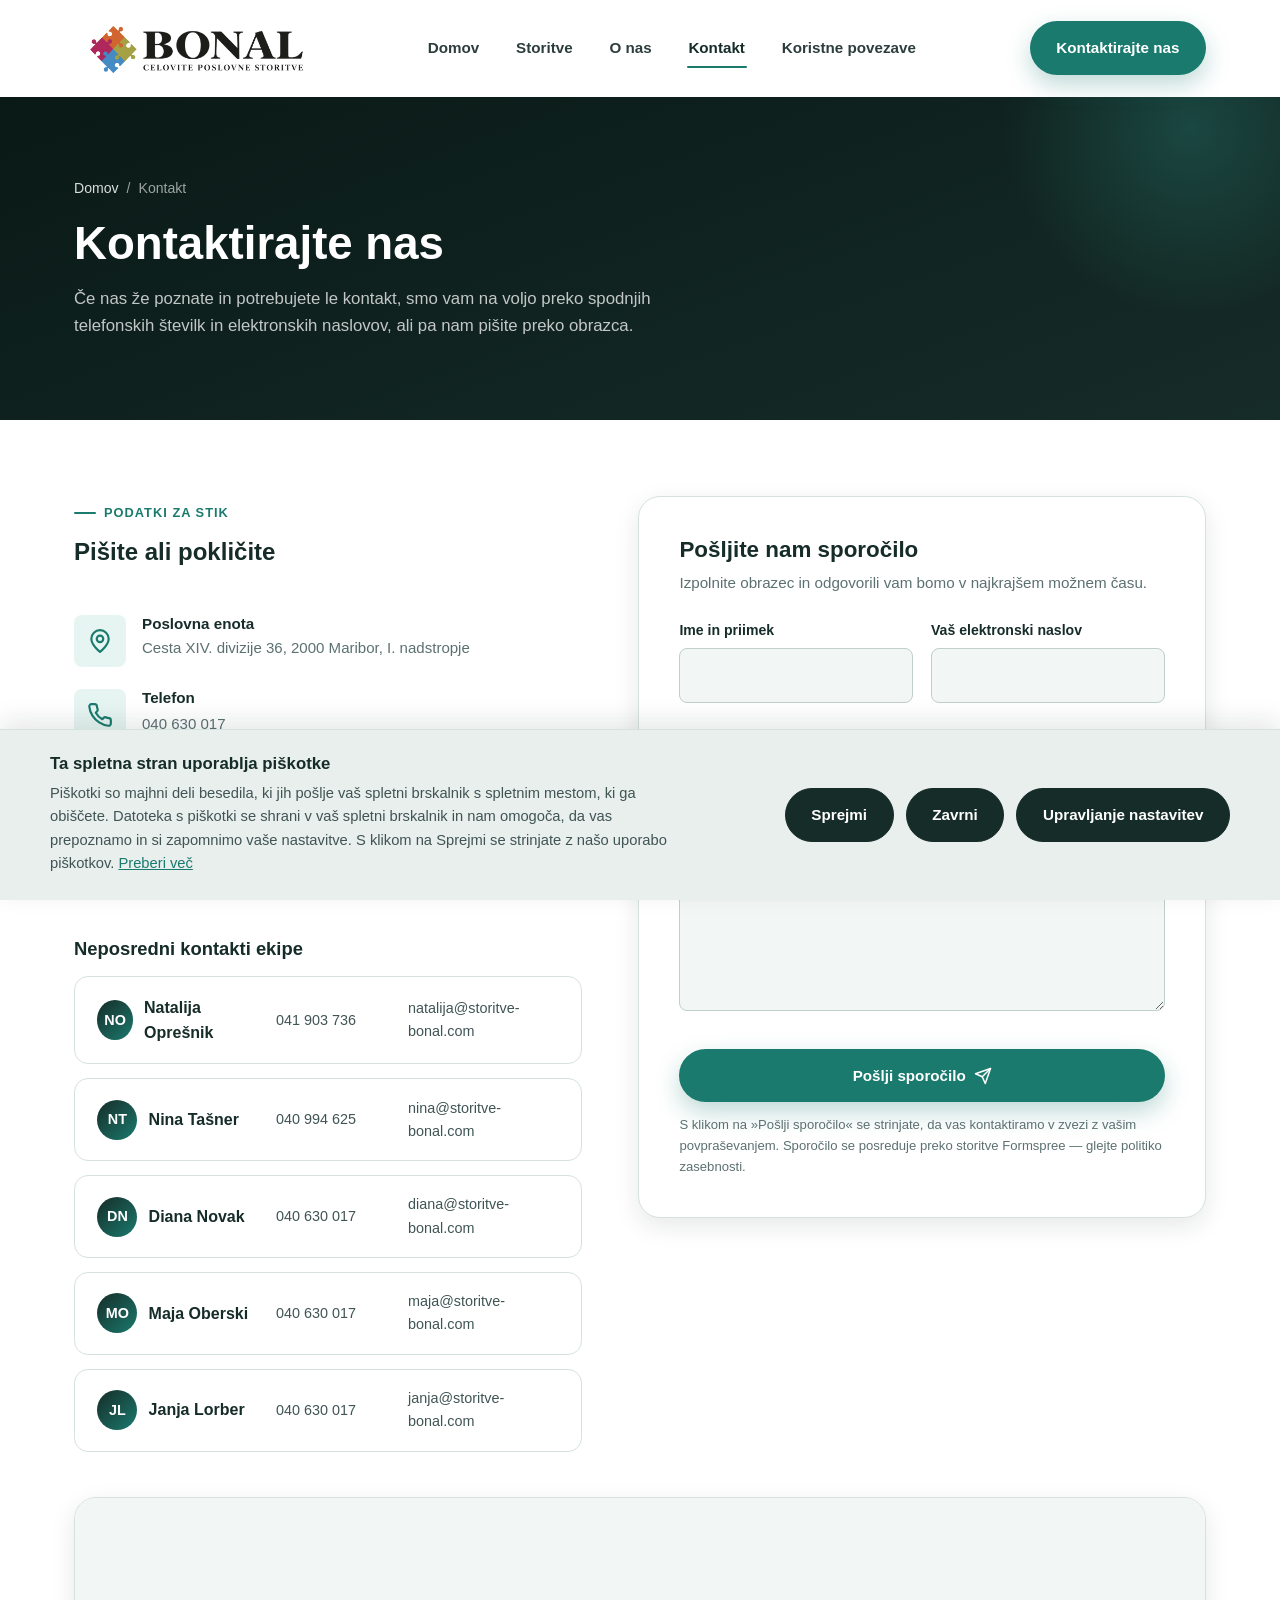
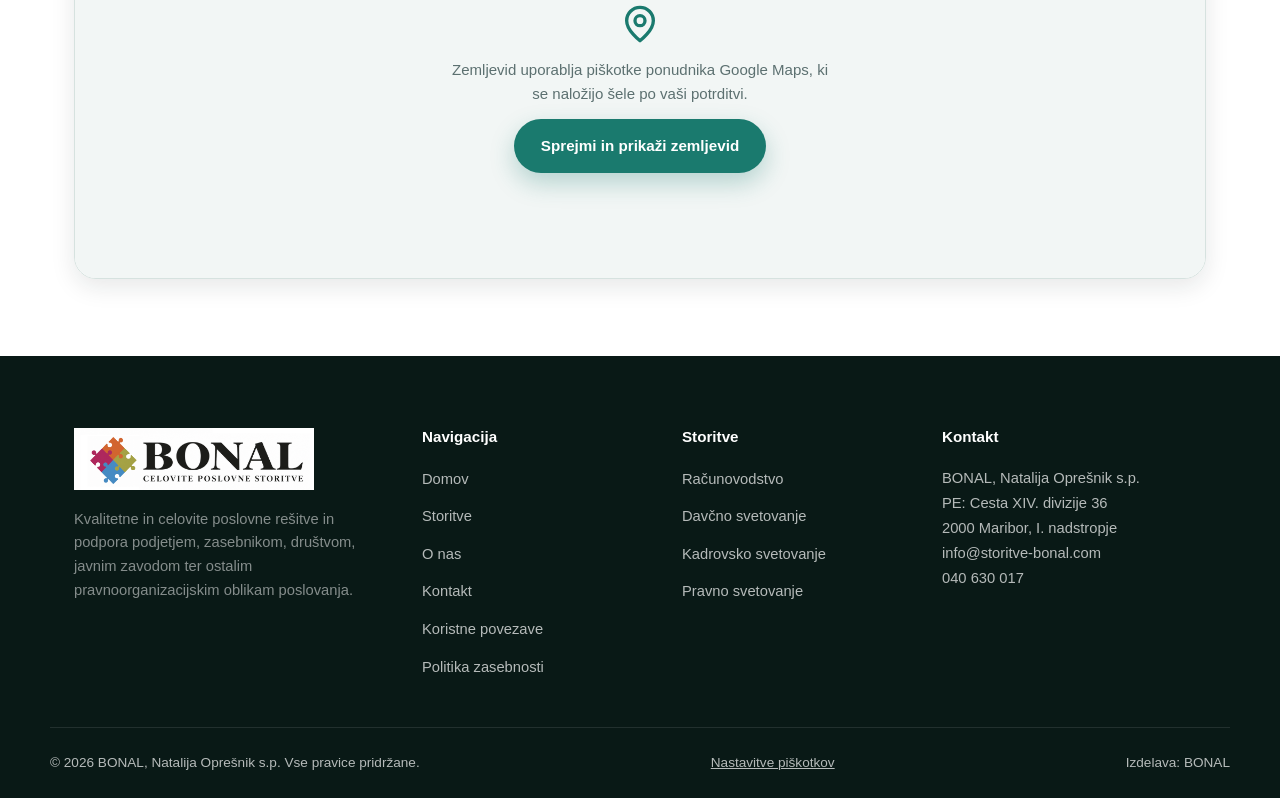
==== commit 539b7886: "Replace V1 with approved BONAL V2 redesign - New teal brand palette with CSS custom-property token s" ====
--- a/kontakt.html
+++ b/kontakt.html
@@ -1,4 +1,4 @@
-<!DOCTYPE html>
+﻿<!DOCTYPE html>
 <html lang="sl">
 <head>
 <meta charset="UTF-8">
@@ -15,8 +15,7 @@
 <header class="site-header">
   <div class="container header-inner">
     <a href="index.html" class="brand">
-      <span class="brand-mark" aria-hidden="true">B</span>
-      <span class="brand-text">BONAL<small>Celovite poslovne storitve</small></span>
+      <img src="assets/logo-transparent.png" alt="BONAL — Celovite poslovne storitve" class="brand-logo-full">
     </a>
 
     <nav class="main-nav" id="main-nav" aria-label="Glavna navigacija">
@@ -205,8 +204,7 @@
   <div class="container footer-grid">
     <div class="footer-brand">
       <a href="index.html" class="brand">
-        <span class="brand-mark" aria-hidden="true">B</span>
-        <span class="brand-text">BONAL<small>Celovite poslovne storitve</small></span>
+        <img src="assets/logo-new.png" alt="BONAL — Celovite poslovne storitve" class="brand-logo-full">
       </a>
       <p>Kvalitetne in celovite poslovne rešitve in podpora podjetjem, zasebnikom, društvom, javnim zavodom ter ostalim pravnoorganizacijskim oblikam poslovanja.</p>
     </div>
--- a/styles.css
+++ b/styles.css
@@ -1,47 +1,72 @@
 /* ==========================================================================
    BONAL — Celovite poslovne storitve
-   Stylesheet: design tokens, layout, components
+   Stylesheet v2 — logo-derived design system (teal palette)
    ========================================================================== */
 
 /* ---------- Design tokens ---------- */
 :root {
-  /* Colors */
-  --navy-950: #070f21;
-  --navy-900: #0b1a33;
-  --navy-800: #112544;
-  --navy-700: #17325c;
-  --blue-600: #1d6fe0;
-  --blue-500: #2f7fef;
-  --blue-400: #5b9bf5;
-  --blue-100: #e3edfd;
-  --blue-50: #f2f7fe;
-  --gray-50: #f7f8fa;
-  --gray-100: #eef1f5;
-  --gray-200: #e3e7ee;
-  --gray-300: #cfd6e0;
-  --gray-500: #667085;
-  --gray-600: #4b5566;
-  --gray-700: #333d4c;
-  --white: #ffffff;
-
-  --ink: var(--navy-900);
-  --muted: var(--gray-500);
-  --border: var(--gray-200);
-  --surface: var(--white);
+  /* ---- Logo puzzle piece reference colours ---- */
+  --puzzle-orange:     #D97030;
+  --puzzle-teal:       #38AFA2;
+  --puzzle-blue:       #4090C8;
+  --puzzle-lime:       #A8BA24;
+
+  /* ---- Brand palette (derived from logo) ---- */
+  /* Dark backgrounds — replaces the old navy scale */
+  --brand-950: #091916;
+  --brand-900: #0F2220;
+  --brand-800: #162C28;
+  --brand-700: #1E3A34;
+  --brand-600: #275048;
+
+  /* Teal (primary interactive colour) — replaces the old blue scale */
+  --teal-700:  #1A7A6E;
+  --teal-600:  #219080;
+  --teal-500:  #28A896;
+  --teal-400:  #4EC4B6;
+  --teal-100:  #C8E8E4;
+  --teal-50:   #E6F5F2;
+
+  /* ---- Backward-compatible aliases for inline styles in HTML ---- */
+  --navy-950:  var(--brand-950);
+  --navy-900:  var(--brand-900);
+  --navy-800:  var(--brand-800);
+  --navy-700:  var(--brand-700);
+  --blue-600:  var(--teal-700);
+  --blue-500:  var(--teal-600);
+  --blue-400:  var(--teal-400);
+  --blue-100:  var(--teal-100);
+  --blue-50:   var(--teal-50);
+
+  /* ---- Neutral greys (slightly warm/teal-tinted) ---- */
+  --gray-50:   #F2F6F5;
+  --gray-100:  #E9EFED;
+  --gray-200:  #D6E2DF;
+  --gray-300:  #BFCFCB;
+  --gray-500:  #5C7070;
+  --gray-600:  #405454;
+  --gray-700:  #2D3D3C;
+  --white:     #ffffff;
+
+  /* ---- Semantic tokens ---- */
+  --ink:        var(--brand-800);
+  --muted:      var(--gray-500);
+  --border:     var(--gray-200);
+  --surface:    var(--white);
   --surface-alt: var(--gray-50);
 
   /* Typography — system font stack only (no third-party font requests before consent) */
   --font-heading: -apple-system, BlinkMacSystemFont, "Segoe UI", Roboto, "Helvetica Neue", Arial, sans-serif;
-  --font-body: -apple-system, BlinkMacSystemFont, "Segoe UI", Roboto, "Helvetica Neue", Arial, sans-serif;
+  --font-body:    -apple-system, BlinkMacSystemFont, "Segoe UI", Roboto, "Helvetica Neue", Arial, sans-serif;
 
   /* Spacing / shape */
-  --radius-sm: 8px;
-  --radius-md: 14px;
-  --radius-lg: 22px;
-  --container: 1180px;
-  --shadow-sm: 0 1px 2px rgba(11, 26, 51, 0.06), 0 1px 1px rgba(11, 26, 51, 0.04);
-  --shadow-md: 0 8px 24px rgba(11, 26, 51, 0.08);
-  --shadow-lg: 0 24px 60px rgba(11, 26, 51, 0.14);
+  --radius-sm:  8px;
+  --radius-md:  14px;
+  --radius-lg:  22px;
+  --container:  1180px;
+  --shadow-sm:  0 1px 2px rgba(15, 34, 32, 0.07), 0 1px 1px rgba(15, 34, 32, 0.05);
+  --shadow-md:  0 8px 24px rgba(15, 34, 32, 0.10);
+  --shadow-lg:  0 24px 60px rgba(15, 34, 32, 0.15);
   --transition: 220ms cubic-bezier(0.4, 0, 0.2, 1);
 }
 
@@ -120,7 +145,7 @@
 h3,
 h4 {
   font-family: var(--font-heading);
-  color: var(--navy-900);
+  color: var(--brand-800);
   line-height: 1.2;
   font-weight: 700;
 }
@@ -130,7 +155,7 @@
 button:focus-visible,
 input:focus-visible,
 textarea:focus-visible {
-  outline: 3px solid var(--blue-400);
+  outline: 3px solid var(--teal-400);
   outline-offset: 2px;
   border-radius: 4px;
 }
@@ -139,7 +164,7 @@
   position: absolute;
   left: 1rem;
   top: -60px;
-  background: var(--navy-900);
+  background: var(--brand-800);
   color: var(--white);
   padding: 0.75rem 1.25rem;
   border-radius: var(--radius-sm);
@@ -185,7 +210,7 @@
   font-weight: 700;
   letter-spacing: 0.08em;
   text-transform: uppercase;
-  color: var(--blue-600);
+  color: var(--teal-700);
   margin-bottom: 0.9rem;
 }
 
@@ -193,7 +218,7 @@
   content: "";
   width: 22px;
   height: 2px;
-  background: var(--blue-600);
+  background: var(--teal-700);
   display: inline-block;
   border-radius: 2px;
 }
@@ -246,37 +271,38 @@
 }
 
 .btn-primary {
-  background: var(--blue-600);
-  color: var(--white);
-  box-shadow: 0 10px 24px rgba(29, 111, 224, 0.28);
+  background: var(--teal-700);
+  color: var(--white);
+  box-shadow: 0 10px 24px rgba(26, 122, 110, 0.28);
 }
 
 .btn-primary:hover {
-  background: var(--blue-500);
+  background: var(--teal-600);
   transform: translateY(-2px);
-  box-shadow: 0 14px 30px rgba(29, 111, 224, 0.34);
+  box-shadow: 0 14px 30px rgba(26, 122, 110, 0.36);
 }
 
 .btn-ghost {
   background: transparent;
-  color: var(--navy-900);
+  color: var(--brand-800);
   border-color: var(--gray-300);
 }
 
 .btn-ghost:hover {
-  border-color: var(--navy-900);
+  border-color: var(--teal-700);
+  color: var(--teal-700);
   transform: translateY(-2px);
 }
 
 .btn-on-dark {
-  background: rgba(255, 255, 255, 0.08);
-  color: var(--white);
-  border-color: rgba(255, 255, 255, 0.35);
+  background: rgba(255, 255, 255, 0.10);
+  color: var(--white);
+  border-color: rgba(255, 255, 255, 0.40);
 }
 
 .btn-on-dark:hover {
-  background: rgba(255, 255, 255, 0.16);
-  border-color: rgba(255, 255, 255, 0.6);
+  background: rgba(255, 255, 255, 0.20);
+  border-color: rgba(255, 255, 255, 0.65);
   transform: translateY(-2px);
 }
 
@@ -310,26 +336,41 @@
 .brand {
   display: flex;
   align-items: center;
-  gap: 0.7rem;
+  gap: 0.75rem;
   font-family: var(--font-heading);
   font-weight: 800;
   font-size: 1.35rem;
-  color: var(--navy-900);
+  color: var(--brand-800);
   flex-shrink: 0;
 }
 
-.brand-mark {
+/* Logo image (SVG puzzle mark — used in footer) */
+.brand-logo {
   width: 40px;
   height: 40px;
-  border-radius: 11px;
-  background: linear-gradient(135deg, var(--navy-900), var(--blue-600));
-  color: var(--white);
-  display: flex;
-  align-items: center;
-  justify-content: center;
-  font-size: 1.1rem;
-  letter-spacing: -0.02em;
   flex-shrink: 0;
+  display: block;
+}
+
+/* Full logo PNG (header) */
+.brand-logo-full {
+  height: 62px;
+  width: auto;
+  display: block;
+  flex-shrink: 0;
+}
+
+@media (max-width: 768px) {
+  .brand-logo-full { height: 50px; }
+}
+
+@media (max-width: 480px) {
+  .brand-logo-full { height: 42px; }
+}
+
+/* Legacy brand-mark kept for fallback safety; hidden when logo-img present */
+.brand-mark {
+  display: none;
 }
 
 .brand-text {
@@ -369,7 +410,7 @@
   bottom: -2px;
   width: 0;
   height: 2px;
-  background: var(--blue-600);
+  background: var(--teal-700);
   transition: width var(--transition);
   border-radius: 2px;
 }
@@ -377,7 +418,7 @@
 .main-nav a:hover,
 .main-nav a:focus-visible,
 .main-nav a[aria-current="page"] {
-  color: var(--navy-900);
+  color: var(--brand-800);
 }
 
 .main-nav a:hover::after,
@@ -413,7 +454,7 @@
   display: block;
   width: 20px;
   height: 2px;
-  background: var(--navy-900);
+  background: var(--brand-800);
   border-radius: 2px;
   transition: transform var(--transition), opacity var(--transition);
 }
@@ -473,7 +514,7 @@
 .hero {
   position: relative;
   overflow: hidden;
-  background: linear-gradient(180deg, var(--navy-950) 0%, var(--navy-900) 55%, var(--navy-800) 100%);
+  background: linear-gradient(180deg, var(--brand-950) 0%, var(--brand-900) 55%, var(--brand-800) 100%);
   color: var(--white);
   padding: clamp(4rem, 9vw, 7rem) 0 clamp(4.5rem, 10vw, 8rem);
 }
@@ -491,7 +532,7 @@
 .hero::before {
   width: 520px;
   height: 520px;
-  background: radial-gradient(circle, rgba(47, 127, 239, 0.35), transparent 70%);
+  background: radial-gradient(circle, rgba(56, 175, 162, 0.30), transparent 70%);
   top: -180px;
   right: -160px;
 }
@@ -499,7 +540,7 @@
 .hero::after {
   width: 420px;
   height: 420px;
-  background: radial-gradient(circle, rgba(91, 155, 245, 0.22), transparent 70%);
+  background: radial-gradient(circle, rgba(78, 196, 182, 0.18), transparent 70%);
   bottom: -220px;
   left: -140px;
 }
@@ -514,11 +555,11 @@
 }
 
 .hero-copy .eyebrow {
-  color: var(--blue-400);
+  color: var(--teal-400);
 }
 
 .hero-copy .eyebrow::before {
-  background: var(--blue-400);
+  background: var(--teal-400);
 }
 
 .hero-copy h1 {
@@ -529,7 +570,7 @@
 }
 
 .hero-copy h1 span {
-  color: var(--blue-400);
+  color: var(--teal-400);
 }
 
 .hero-copy p {
@@ -569,7 +610,7 @@
 }
 
 .hero-card {
-  background: rgba(255, 255, 255, 0.06);
+  background: rgba(255, 255, 255, 0.07);
   border: 1px solid rgba(255, 255, 255, 0.16);
   border-radius: var(--radius-lg);
   padding: 2rem;
@@ -607,7 +648,7 @@
 .hero-card li svg {
   width: 20px;
   height: 20px;
-  color: var(--blue-400);
+  color: var(--teal-400);
   flex-shrink: 0;
 }
 
@@ -640,7 +681,7 @@
 
 /* ---------- Page header (inner pages) ---------- */
 .page-header {
-  background: linear-gradient(160deg, var(--navy-950), var(--navy-800));
+  background: linear-gradient(160deg, var(--brand-950), var(--brand-800));
   color: var(--white);
   padding: clamp(3.25rem, 7vw, 5rem) 0;
   position: relative;
@@ -653,7 +694,7 @@
   width: 380px;
   height: 380px;
   border-radius: 50%;
-  background: radial-gradient(circle, rgba(47, 127, 239, 0.3), transparent 70%);
+  background: radial-gradient(circle, rgba(56, 175, 162, 0.25), transparent 70%);
   top: -160px;
   right: -100px;
 }
@@ -667,7 +708,7 @@
   display: flex;
   gap: 0.5rem;
   font-size: 0.88rem;
-  color: rgba(255, 255, 255, 0.6);
+  color: rgba(255, 255, 255, 0.60);
   margin-bottom: 1.1rem;
 }
 
@@ -736,15 +777,15 @@
 .card:hover {
   transform: translateY(-6px);
   box-shadow: var(--shadow-md);
-  border-color: var(--blue-100);
+  border-color: var(--teal-100);
 }
 
 .card-icon {
   width: 52px;
   height: 52px;
   border-radius: var(--radius-sm);
-  background: var(--blue-100);
-  color: var(--blue-600);
+  background: var(--teal-50);
+  color: var(--teal-700);
   display: flex;
   align-items: center;
   justify-content: center;
@@ -758,7 +799,7 @@
 }
 
 .card:hover .card-icon {
-  background: var(--blue-600);
+  background: var(--teal-700);
   color: var(--white);
 }
 
@@ -779,7 +820,7 @@
   margin-top: 1.1rem;
   font-weight: 600;
   font-size: 0.9rem;
-  color: var(--blue-600);
+  color: var(--teal-700);
 }
 
 .card a.card-link svg {
@@ -833,9 +874,9 @@
 }
 
 .tag {
-  background: var(--blue-50);
-  color: var(--navy-800);
-  border: 1px solid var(--blue-100);
+  background: var(--teal-50);
+  color: var(--brand-700);
+  border: 1px solid var(--teal-100);
   font-size: 0.82rem;
   font-weight: 600;
   padding: 0.35rem 0.75rem;
@@ -869,7 +910,7 @@
   content: counter(step, decimal-leading-zero);
   font-family: var(--font-heading);
   font-size: 1.6rem;
-  color: var(--blue-100);
+  color: var(--teal-100);
   font-weight: 800;
   display: block;
   margin-bottom: 0.6rem;
@@ -921,7 +962,7 @@
 }
 
 .quote-block {
-  background: var(--navy-900);
+  background: var(--brand-800);
   color: var(--white);
   border-radius: var(--radius-lg);
   padding: 2.25rem;
@@ -931,7 +972,7 @@
 .quote-block svg {
   width: 34px;
   height: 34px;
-  color: var(--blue-400);
+  color: var(--teal-400);
   margin-bottom: 1rem;
 }
 
@@ -946,7 +987,7 @@
   margin-top: 1.1rem;
   font-style: normal;
   font-weight: 700;
-  color: var(--blue-400);
+  color: var(--teal-400);
   font-size: 0.95rem;
 }
 
@@ -979,7 +1020,7 @@
 
 .info-table td {
   font-weight: 600;
-  color: var(--navy-900);
+  color: var(--brand-800);
 }
 
 .team-member {
@@ -991,7 +1032,7 @@
   width: 78px;
   height: 78px;
   border-radius: 50%;
-  background: linear-gradient(135deg, var(--navy-900), var(--blue-600));
+  background: linear-gradient(135deg, var(--brand-800), var(--teal-700));
   color: var(--white);
   display: flex;
   align-items: center;
@@ -1008,7 +1049,7 @@
 }
 
 .team-member span {
-  color: var(--blue-600);
+  color: var(--teal-700);
   font-size: 0.85rem;
   font-weight: 600;
 }
@@ -1027,7 +1068,7 @@
 .values-list svg {
   width: 22px;
   height: 22px;
-  color: var(--blue-600);
+  color: var(--teal-700);
   flex-shrink: 0;
   margin-top: 2px;
 }
@@ -1044,7 +1085,7 @@
 
 /* ---------- CTA banner ---------- */
 .cta-banner {
-  background: linear-gradient(135deg, var(--navy-900), var(--blue-700, var(--navy-700)));
+  background: linear-gradient(135deg, var(--brand-800), var(--brand-600));
   color: var(--white);
   border-radius: var(--radius-lg);
   padding: clamp(2.25rem, 5vw, 3.5rem);
@@ -1116,7 +1157,7 @@
 }
 
 .contact-info-item a:hover {
-  color: var(--blue-600);
+  color: var(--teal-700);
   text-decoration: underline;
 }
 
@@ -1150,7 +1191,7 @@
 .form-field label {
   font-size: 0.88rem;
   font-weight: 600;
-  color: var(--navy-900);
+  color: var(--brand-800);
 }
 
 .form-field input,
@@ -1165,7 +1206,7 @@
 
 .form-field input:focus,
 .form-field textarea:focus {
-  border-color: var(--blue-500);
+  border-color: var(--teal-700);
   background: var(--white);
   outline: none;
 }
@@ -1290,7 +1331,7 @@
 
 .team-row .name {
   font-weight: 700;
-  color: var(--navy-900);
+  color: var(--brand-800);
   display: flex;
   align-items: center;
   gap: 0.7rem;
@@ -1309,7 +1350,7 @@
 }
 
 .team-row a:hover {
-  color: var(--blue-600);
+  color: var(--teal-700);
   text-decoration: underline;
 }
 
@@ -1328,12 +1369,12 @@
 }
 
 .link-card .card-icon {
-  background: var(--navy-900);
-  color: var(--blue-400);
+  background: var(--brand-800);
+  color: var(--teal-400);
 }
 
 .link-card:hover .card-icon {
-  background: var(--blue-600);
+  background: var(--teal-700);
   color: var(--white);
 }
 
@@ -1341,7 +1382,7 @@
   margin-top: auto;
   padding-top: 1.2rem;
   font-size: 0.85rem;
-  color: var(--blue-600);
+  color: var(--teal-700);
   font-weight: 600;
   display: inline-flex;
   align-items: center;
@@ -1356,8 +1397,8 @@
 .notice-box {
   display: flex;
   gap: 1rem;
-  background: var(--blue-50);
-  border: 1px solid var(--blue-100);
+  background: var(--teal-50);
+  border: 1px solid var(--teal-100);
   border-radius: var(--radius-md);
   padding: 1.5rem;
   margin-top: 2.5rem;
@@ -1366,7 +1407,7 @@
 .notice-box svg {
   width: 24px;
   height: 24px;
-  color: var(--blue-600);
+  color: var(--teal-700);
   flex-shrink: 0;
 }
 
@@ -1377,8 +1418,8 @@
 
 /* ---------- Footer ---------- */
 .site-footer {
-  background: var(--navy-950);
-  color: rgba(255, 255, 255, 0.7);
+  background: var(--brand-950);
+  color: rgba(255, 255, 255, 0.70);
   padding: clamp(3rem, 6vw, 4.5rem) 0 0;
 }
 
@@ -1387,7 +1428,7 @@
   grid-template-columns: 1.4fr 1fr 1fr 1.2fr;
   gap: 2.5rem;
   padding-bottom: 3rem;
-  border-bottom: 1px solid rgba(255, 255, 255, 0.1);
+  border-bottom: 1px solid rgba(255, 255, 255, 0.10);
 }
 
 @media (max-width: 900px) {
@@ -1404,13 +1445,18 @@
 
 .footer-brand .brand {
   color: var(--white);
+}
+
+/* Logo in dark footer — puzzle pieces are fully coloured, no adjustment needed */
+.footer-brand .brand-logo {
+  filter: none;
 }
 
 .footer-brand p {
   margin-top: 1.1rem;
   font-size: 0.92rem;
   max-width: 320px;
-  color: rgba(255, 255, 255, 0.55);
+  color: rgba(255, 255, 255, 0.50);
 }
 
 .footer-col h4 {
@@ -1478,7 +1524,7 @@
   width: 46px;
   height: 46px;
   border-radius: 50%;
-  background: var(--navy-900);
+  background: var(--brand-800);
   color: var(--white);
   display: flex;
   align-items: center;
@@ -1499,7 +1545,7 @@
 }
 
 .back-to-top:hover {
-  background: var(--blue-600);
+  background: var(--teal-700);
 }
 
 .back-to-top svg {
@@ -1537,7 +1583,7 @@
   z-index: 900;
   background: var(--gray-100);
   border-top: 1px solid var(--border);
-  box-shadow: 0 -8px 24px rgba(11, 26, 51, 0.1);
+  box-shadow: 0 -8px 24px rgba(15, 34, 32, 0.10);
   padding: 1.5rem 24px;
 }
 
@@ -1570,7 +1616,7 @@
   background: none;
   border: none;
   padding: 0;
-  color: var(--blue-600);
+  color: var(--teal-700);
   font-weight: 700;
   text-decoration: underline;
   cursor: pointer;
@@ -1586,14 +1632,14 @@
 
 .cookie-btn {
   white-space: nowrap;
-  background: var(--navy-900);
-  color: var(--white);
-  border-color: var(--navy-900);
+  background: var(--brand-800);
+  color: var(--white);
+  border-color: var(--brand-800);
 }
 
 .cookie-btn:hover {
-  background: var(--navy-700);
-  border-color: var(--navy-700);
+  background: var(--brand-700);
+  border-color: var(--brand-700);
   transform: translateY(-2px);
 }
 
@@ -1611,7 +1657,7 @@
 .cookie-modal-overlay {
   position: fixed;
   inset: 0;
-  background: rgba(7, 15, 33, 0.55);
+  background: rgba(9, 25, 22, 0.58);
   z-index: 1000;
   display: flex;
   align-items: center;
@@ -1647,7 +1693,7 @@
   display: flex;
   align-items: center;
   justify-content: center;
-  color: var(--navy-900);
+  color: var(--brand-800);
   flex-shrink: 0;
 }
 
@@ -1733,7 +1779,7 @@
 }
 
 .cookie-privacy-contact a {
-  color: var(--blue-600);
+  color: var(--teal-700);
   font-weight: 600;
   text-decoration: underline;
 }
@@ -1802,7 +1848,7 @@
 }
 
 .toggle-switch input:focus-visible + .toggle-track {
-  outline: 3px solid var(--blue-400);
+  outline: 3px solid var(--teal-400);
   outline-offset: 2px;
 }
 
@@ -1830,7 +1876,7 @@
 .map-placeholder svg {
   width: 40px;
   height: 40px;
-  color: var(--blue-600);
+  color: var(--teal-700);
 }
 
 .map-placeholder p {
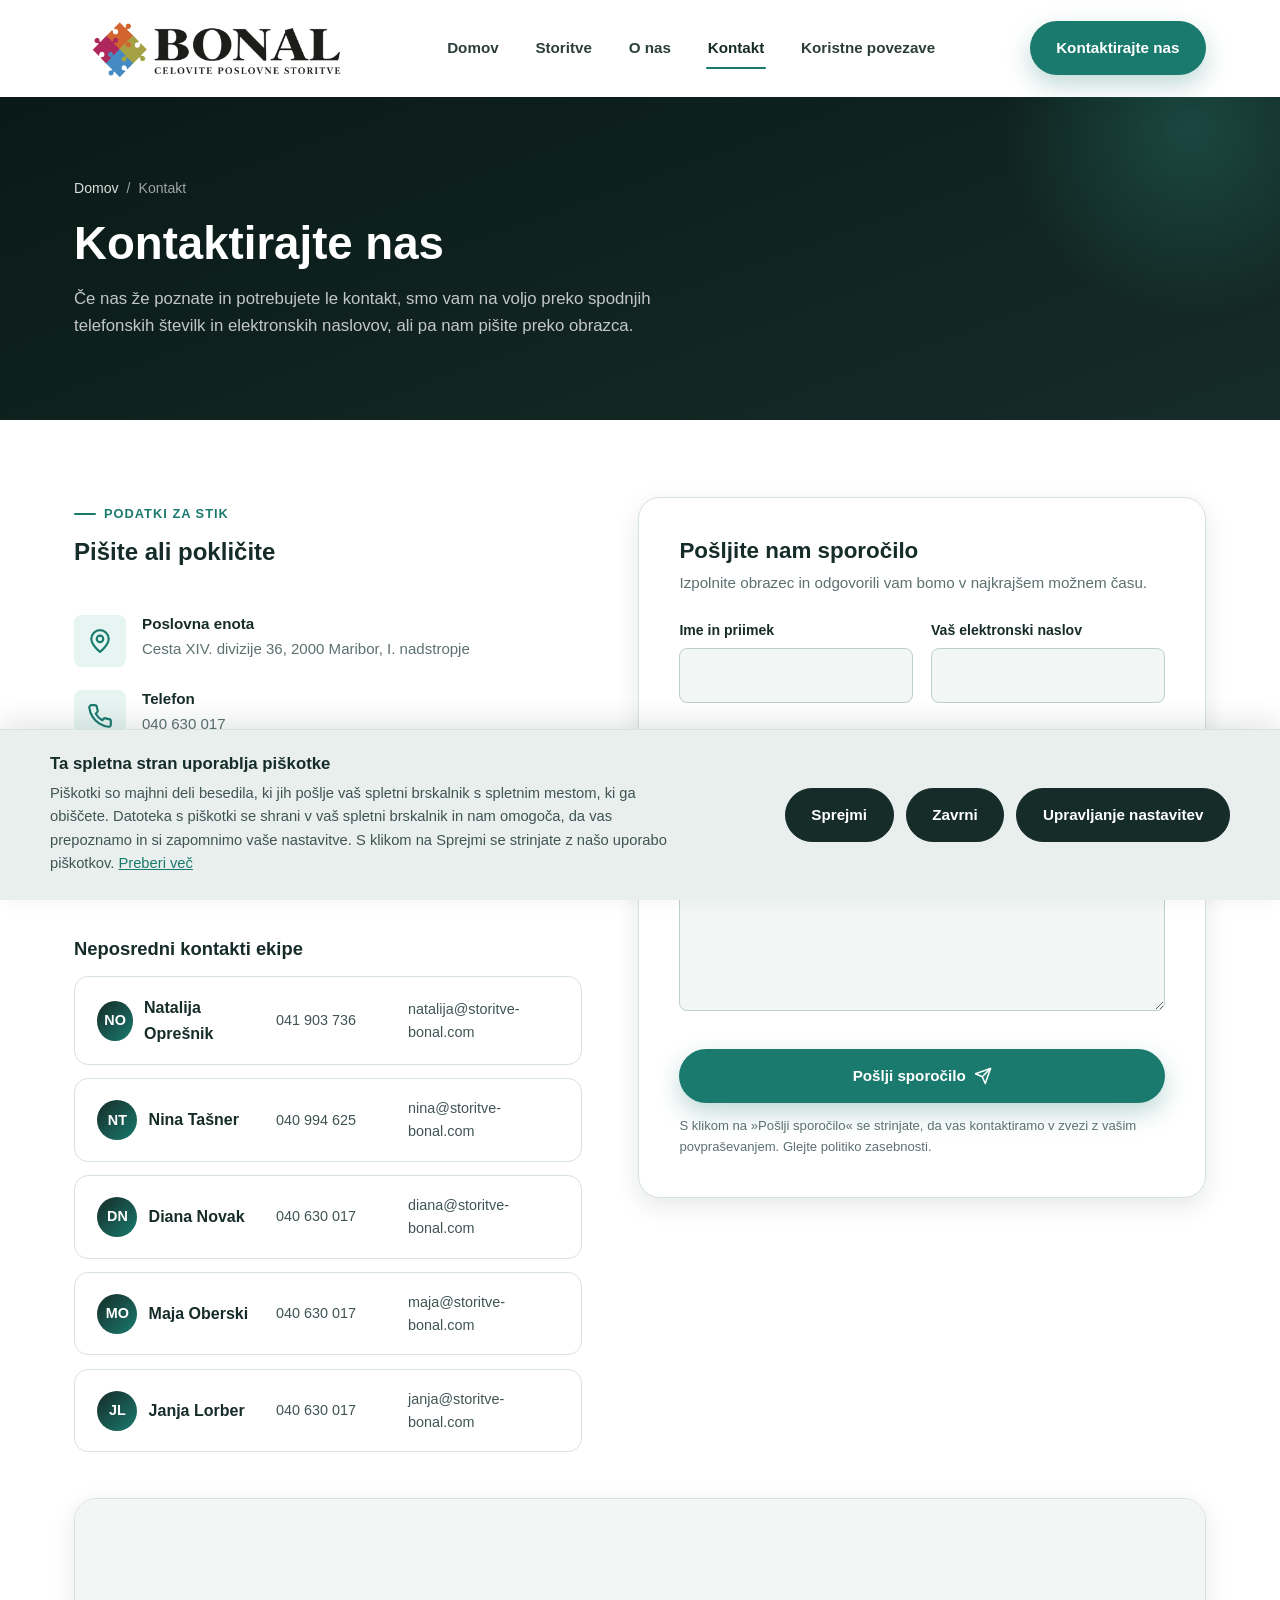
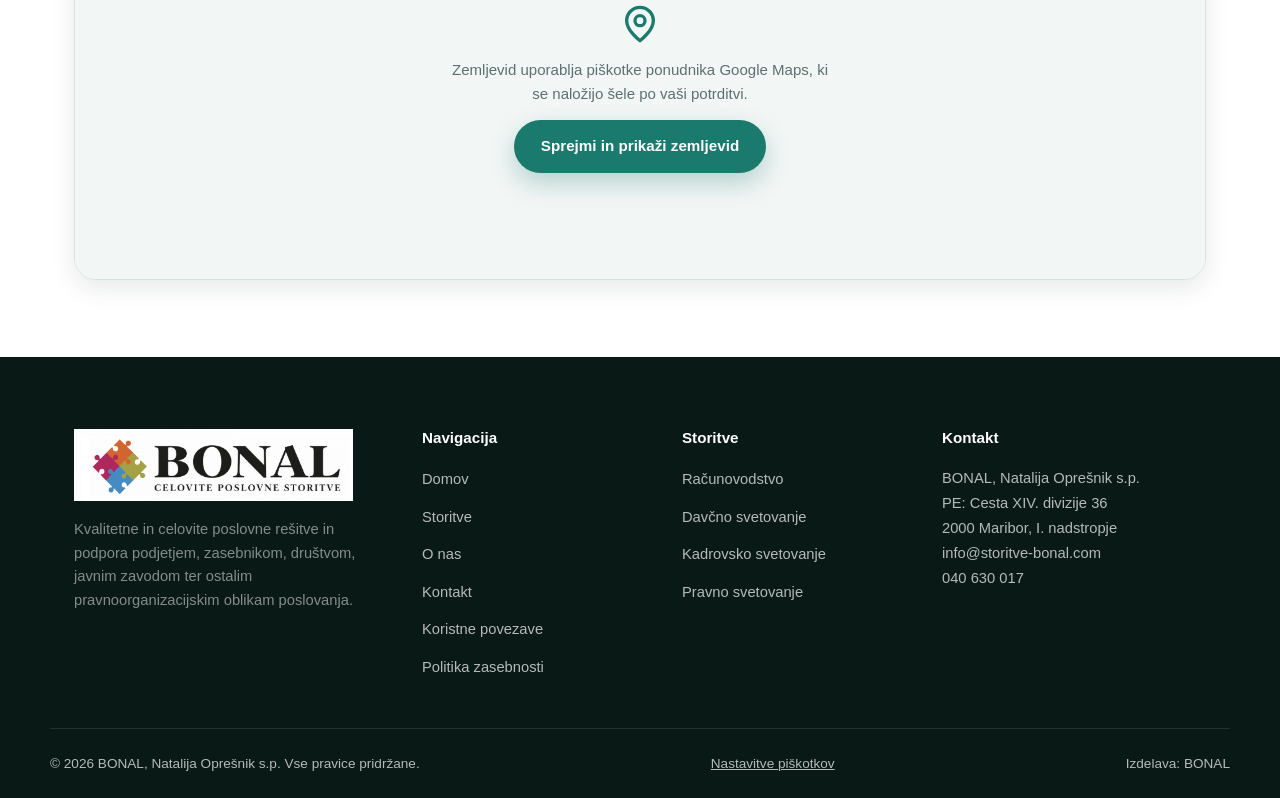
==== commit 8a08e7ea: "Replace Formspree with PHP mail handler for contact form - Add contact.php: server-side handler send" ====
--- a/kontakt.html
+++ b/kontakt.html
@@ -139,10 +139,8 @@
             <span>Sporočila trenutno ni bilo mogoče poslati. Poskusite znova ali nam pišite neposredno na <a href="mailto:info@storitve-bonal.com">info@storitve-bonal.com</a>.</span>
           </div>
 
-          <!-- TODO: replace YOUR_FORM_ID below with the real Formspree form ID before publishing (formspree.io) -->
-          <form id="contact-form" action="https://formspree.io/f/YOUR_FORM_ID" method="POST" novalidate>
+          <form id="contact-form" action="contact.php" method="POST" novalidate>
             <input type="text" name="_gotcha" tabindex="-1" autocomplete="off" class="visually-hidden" aria-hidden="true">
-            <input type="hidden" name="_subject" value="Novo povpraševanje s spletne strani BONAL">
 
             <div class="form-row">
               <div class="form-field">
@@ -173,7 +171,7 @@
               <svg viewBox="0 0 24 24" fill="none" stroke="currentColor" stroke-width="2" stroke-linecap="round" stroke-linejoin="round" aria-hidden="true"><path d="m22 2-7 20-4-9-9-4Z"/><path d="M22 2 11 13"/></svg>
             </button>
 
-            <p class="form-note">S klikom na »Pošlji sporočilo« se strinjate, da vas kontaktiramo v zvezi z vašim povpraševanjem. Sporočilo se posreduje preko storitve Formspree — glejte <a href="politika-zasebnosti.html">politiko zasebnosti</a>.</p>
+            <p class="form-note">S klikom na »Pošlji sporočilo« se strinjate, da vas kontaktiramo v zvezi z vašim povpraševanjem. Glejte <a href="politika-zasebnosti.html">politiko zasebnosti</a>.</p>
           </form>
         </div>
       </div>
--- a/styles.css
+++ b/styles.css
@@ -330,7 +330,7 @@
   align-items: center;
   justify-content: space-between;
   gap: 1.5rem;
-  padding-block: 1.05rem;
+  padding-block: 0.75rem;
 }
 
 .brand {
@@ -354,18 +354,19 @@
 
 /* Full logo PNG (header) */
 .brand-logo-full {
-  height: 62px;
+  height: 72px;
   width: auto;
   display: block;
   flex-shrink: 0;
+  max-width: 420px;
 }
 
 @media (max-width: 768px) {
-  .brand-logo-full { height: 50px; }
+  .brand-logo-full { height: 60px; max-width: 335px; }
 }
 
 @media (max-width: 480px) {
-  .brand-logo-full { height: 42px; }
+  .brand-logo-full { height: 52px; max-width: 270px; }
 }
 
 /* Legacy brand-mark kept for fallback safety; hidden when logo-img present */
@@ -652,22 +653,6 @@
   flex-shrink: 0;
 }
 
-.hero-quote {
-  margin-top: 1.5rem;
-  padding-top: 1.4rem;
-  border-top: 1px dashed rgba(255, 255, 255, 0.25);
-  font-size: 0.92rem;
-  font-style: italic;
-  color: rgba(255, 255, 255, 0.65);
-}
-
-.hero-quote cite {
-  display: block;
-  margin-top: 0.4rem;
-  font-style: normal;
-  font-weight: 600;
-  color: rgba(255, 255, 255, 0.85);
-}
 
 @media (max-width: 960px) {
   .hero-grid {
